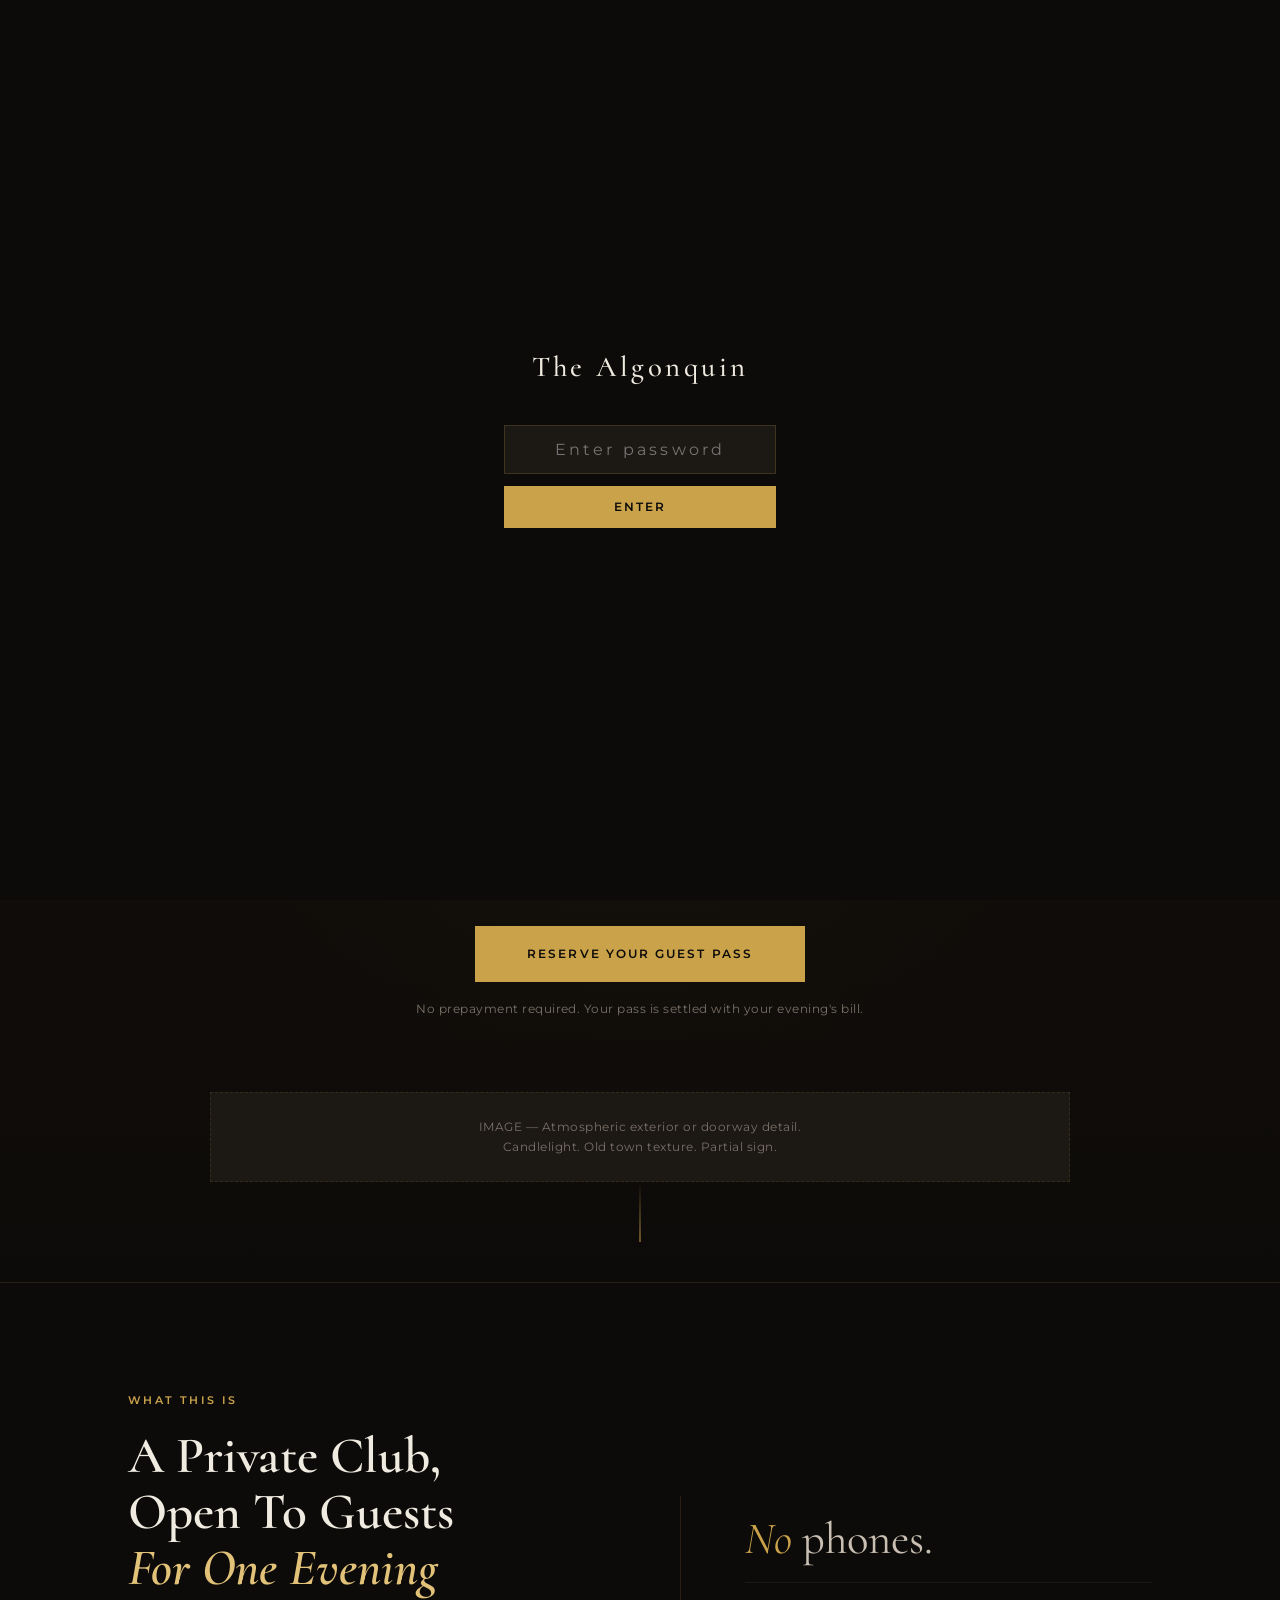
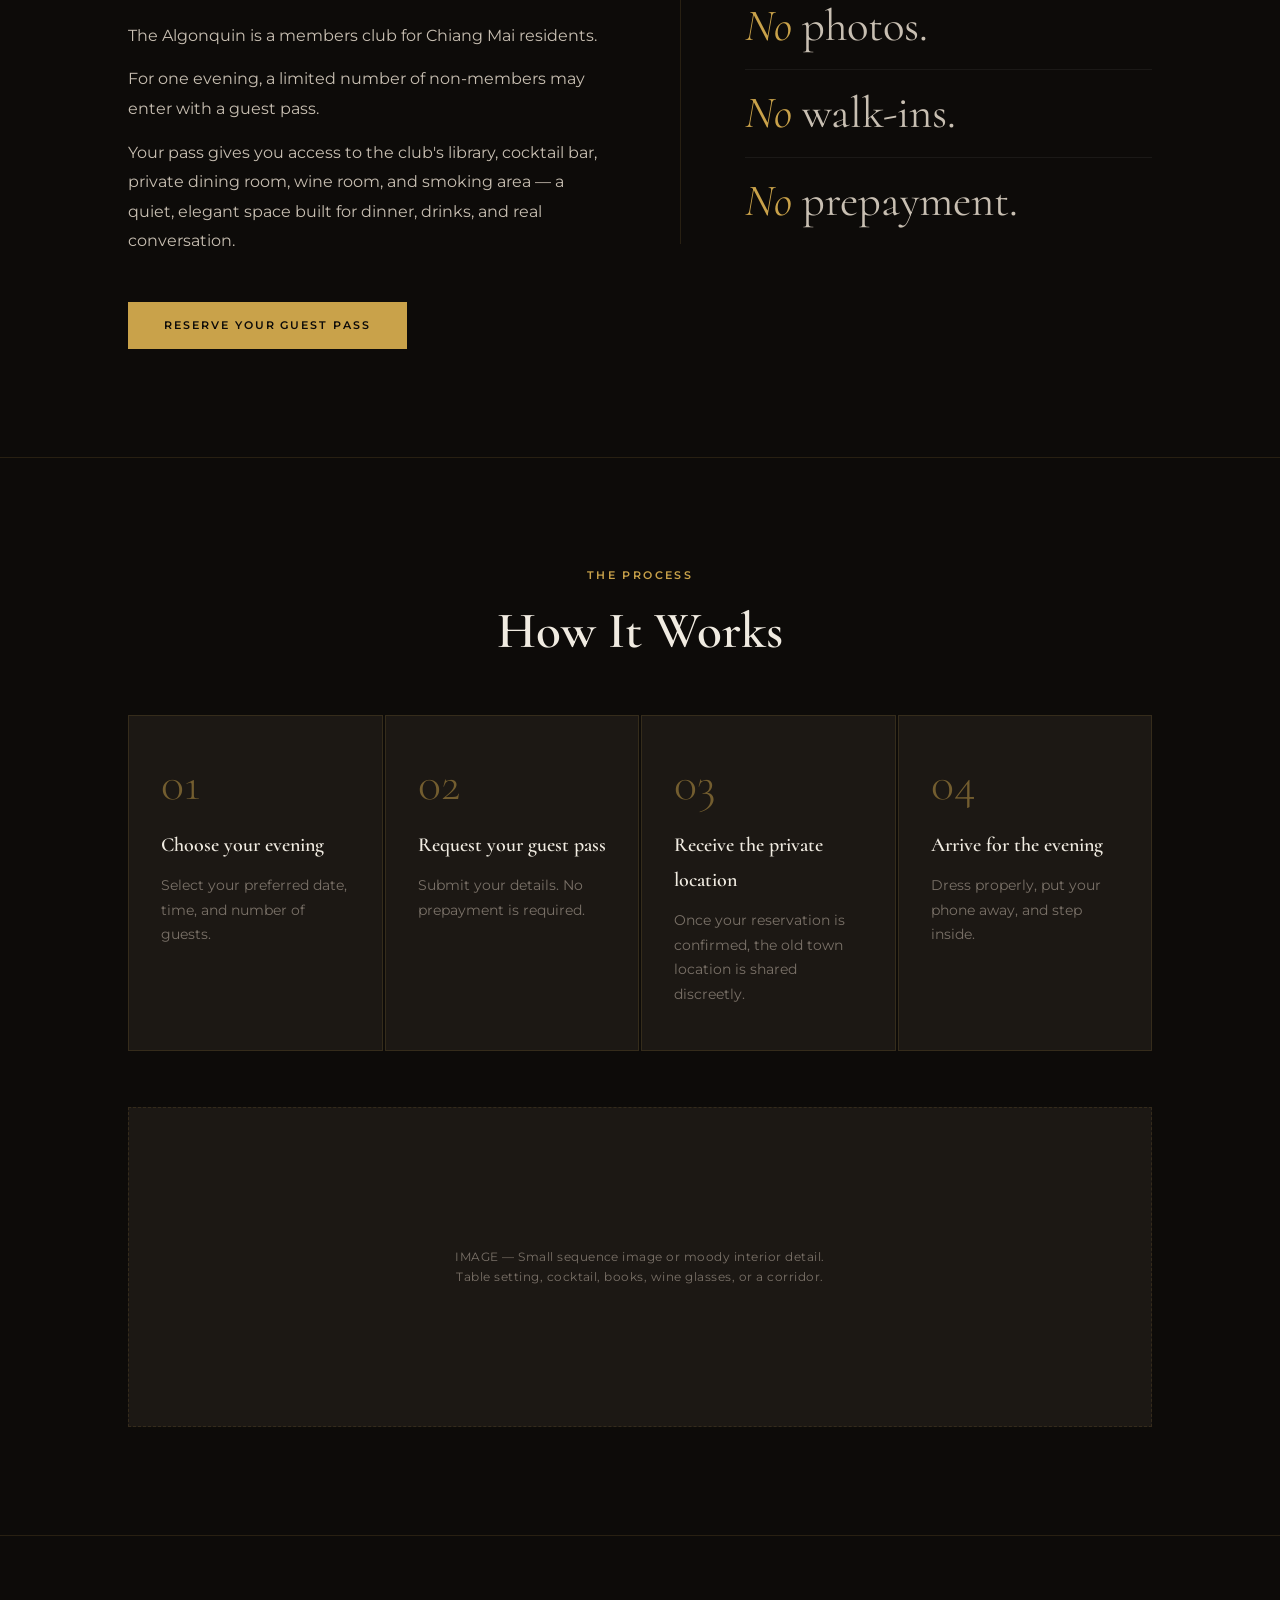
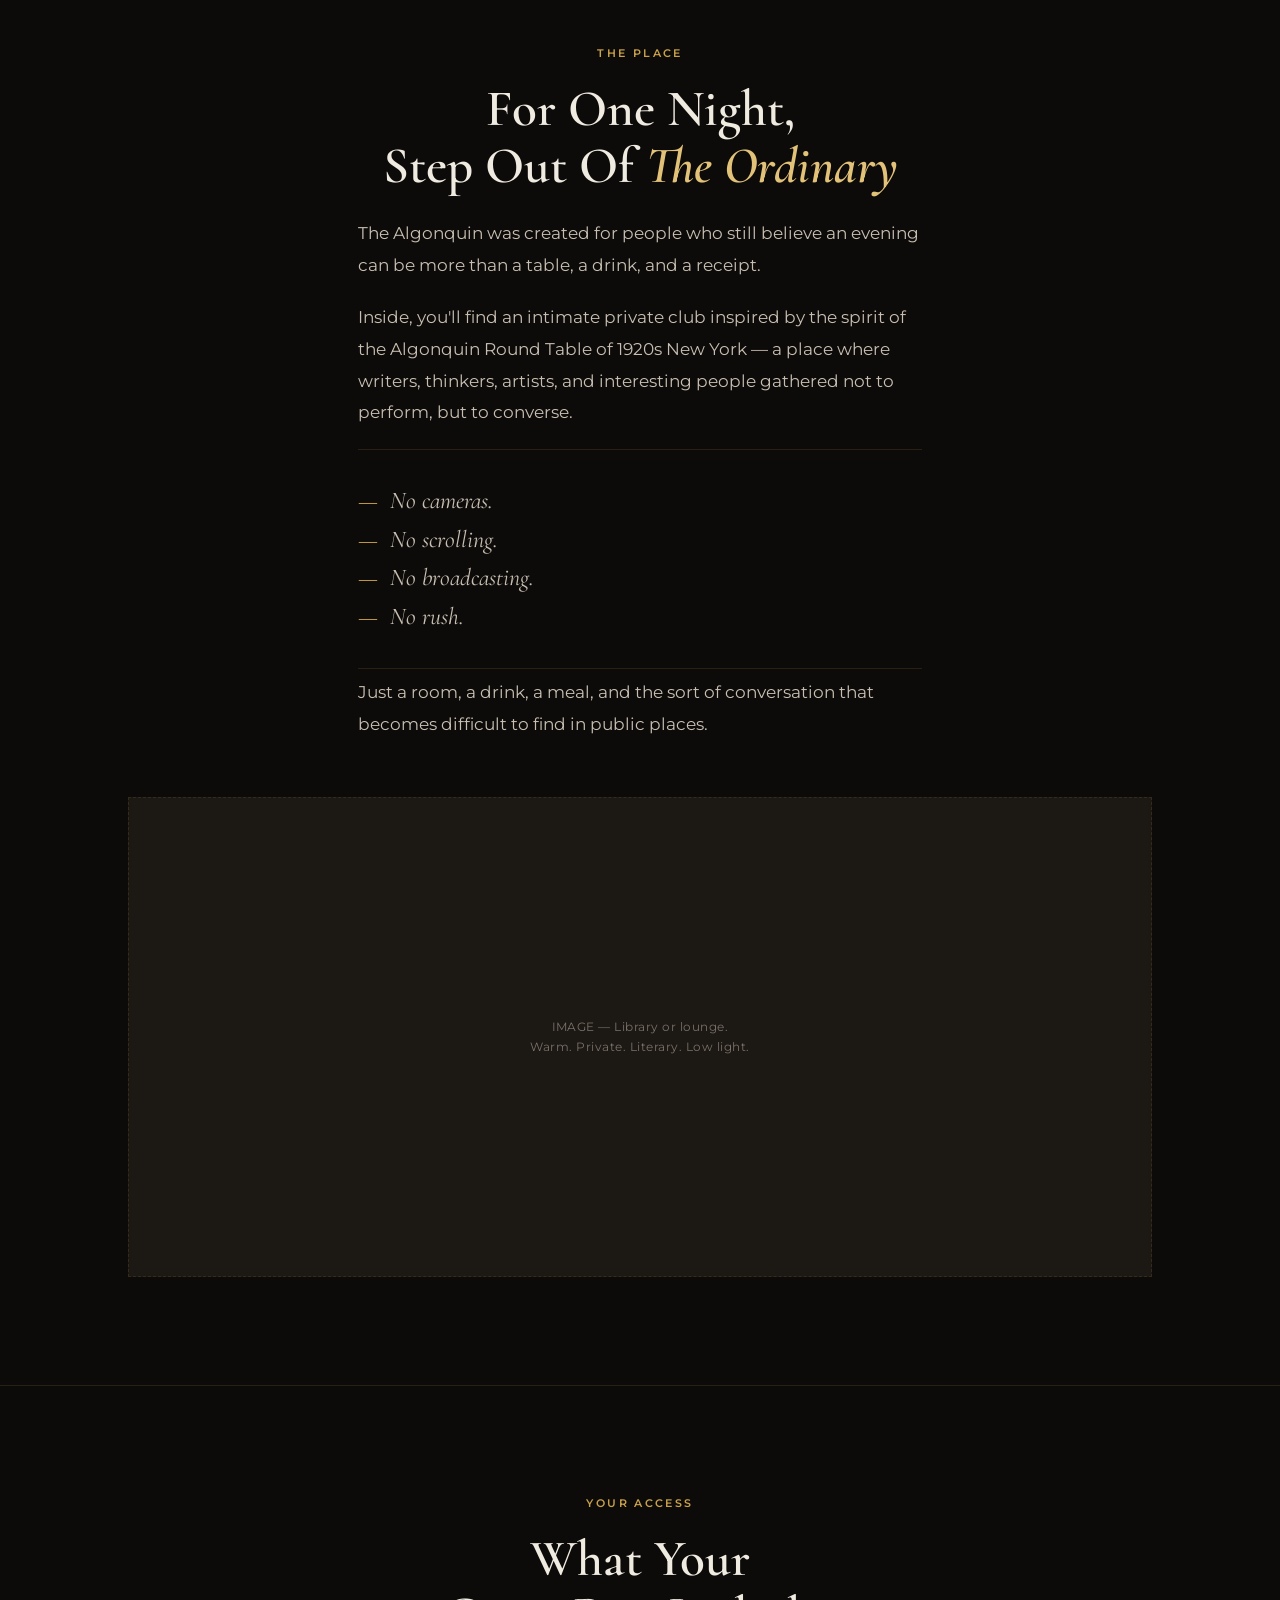
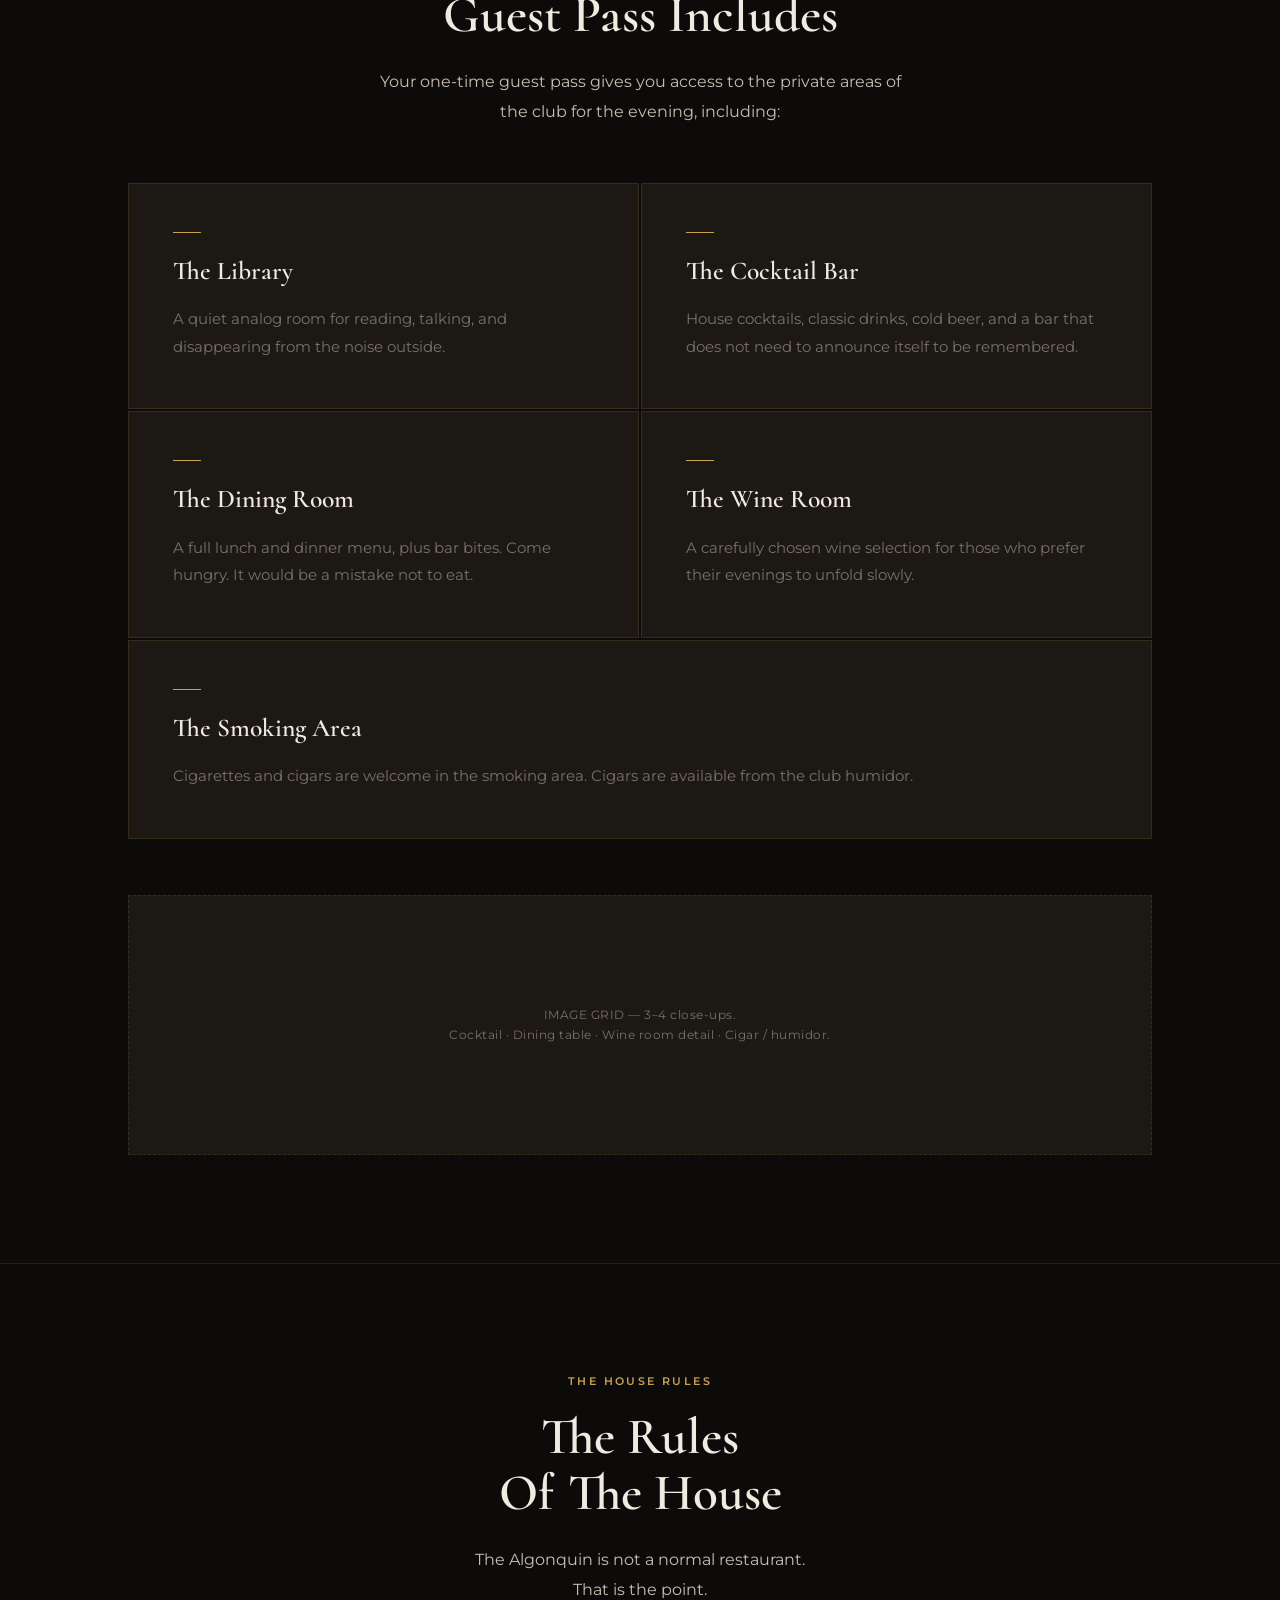
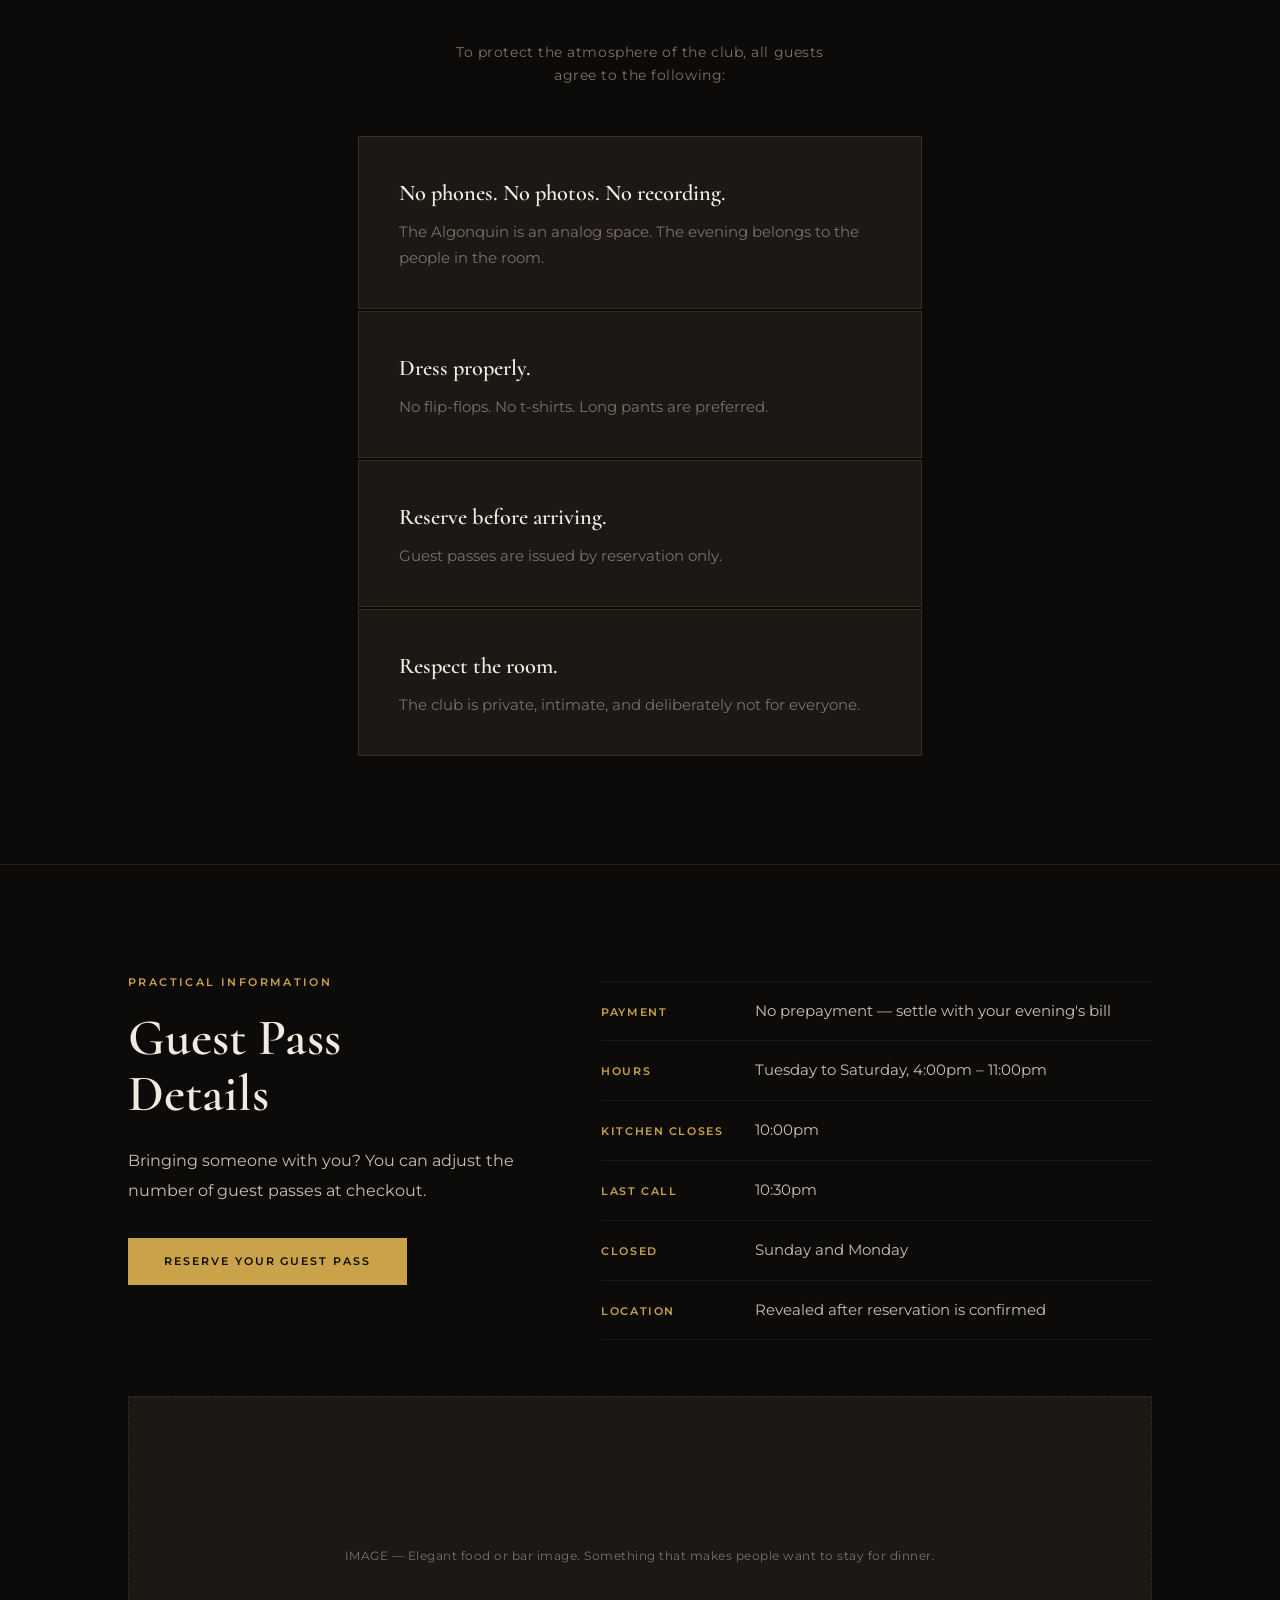
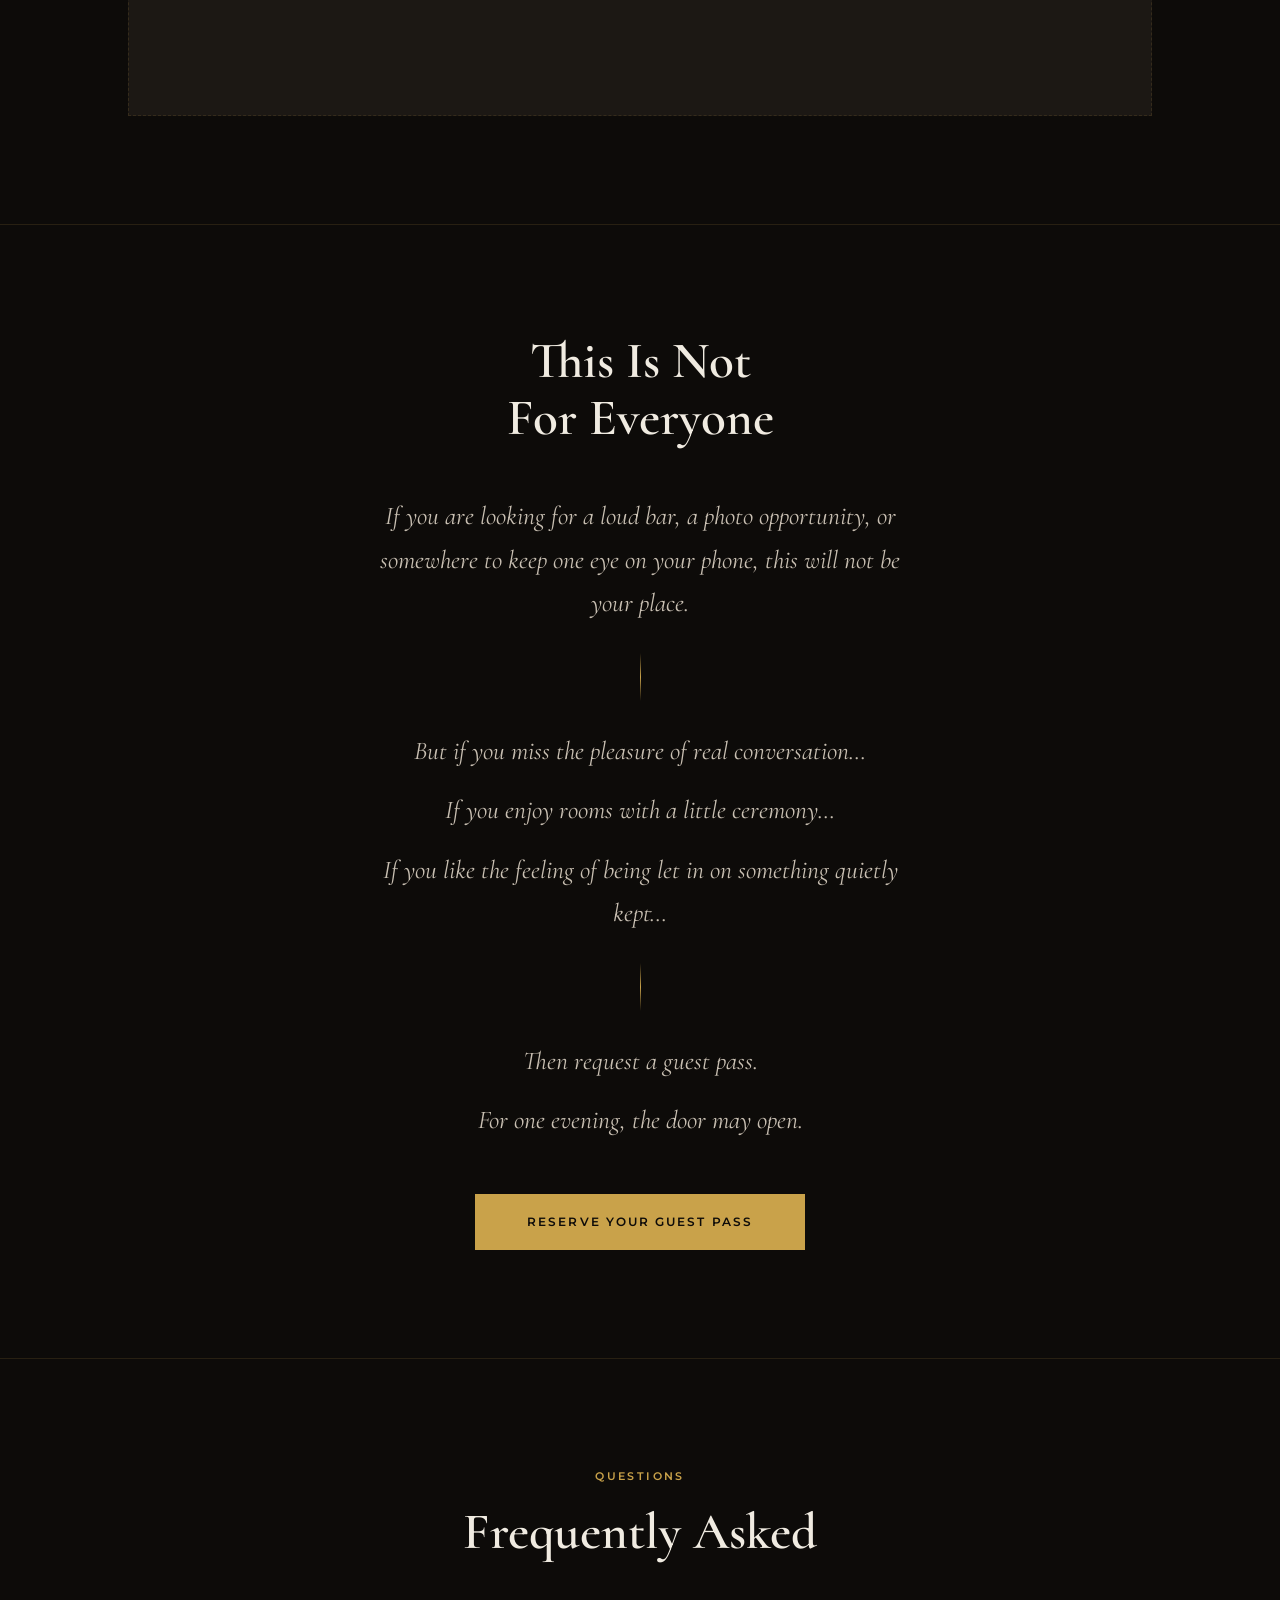
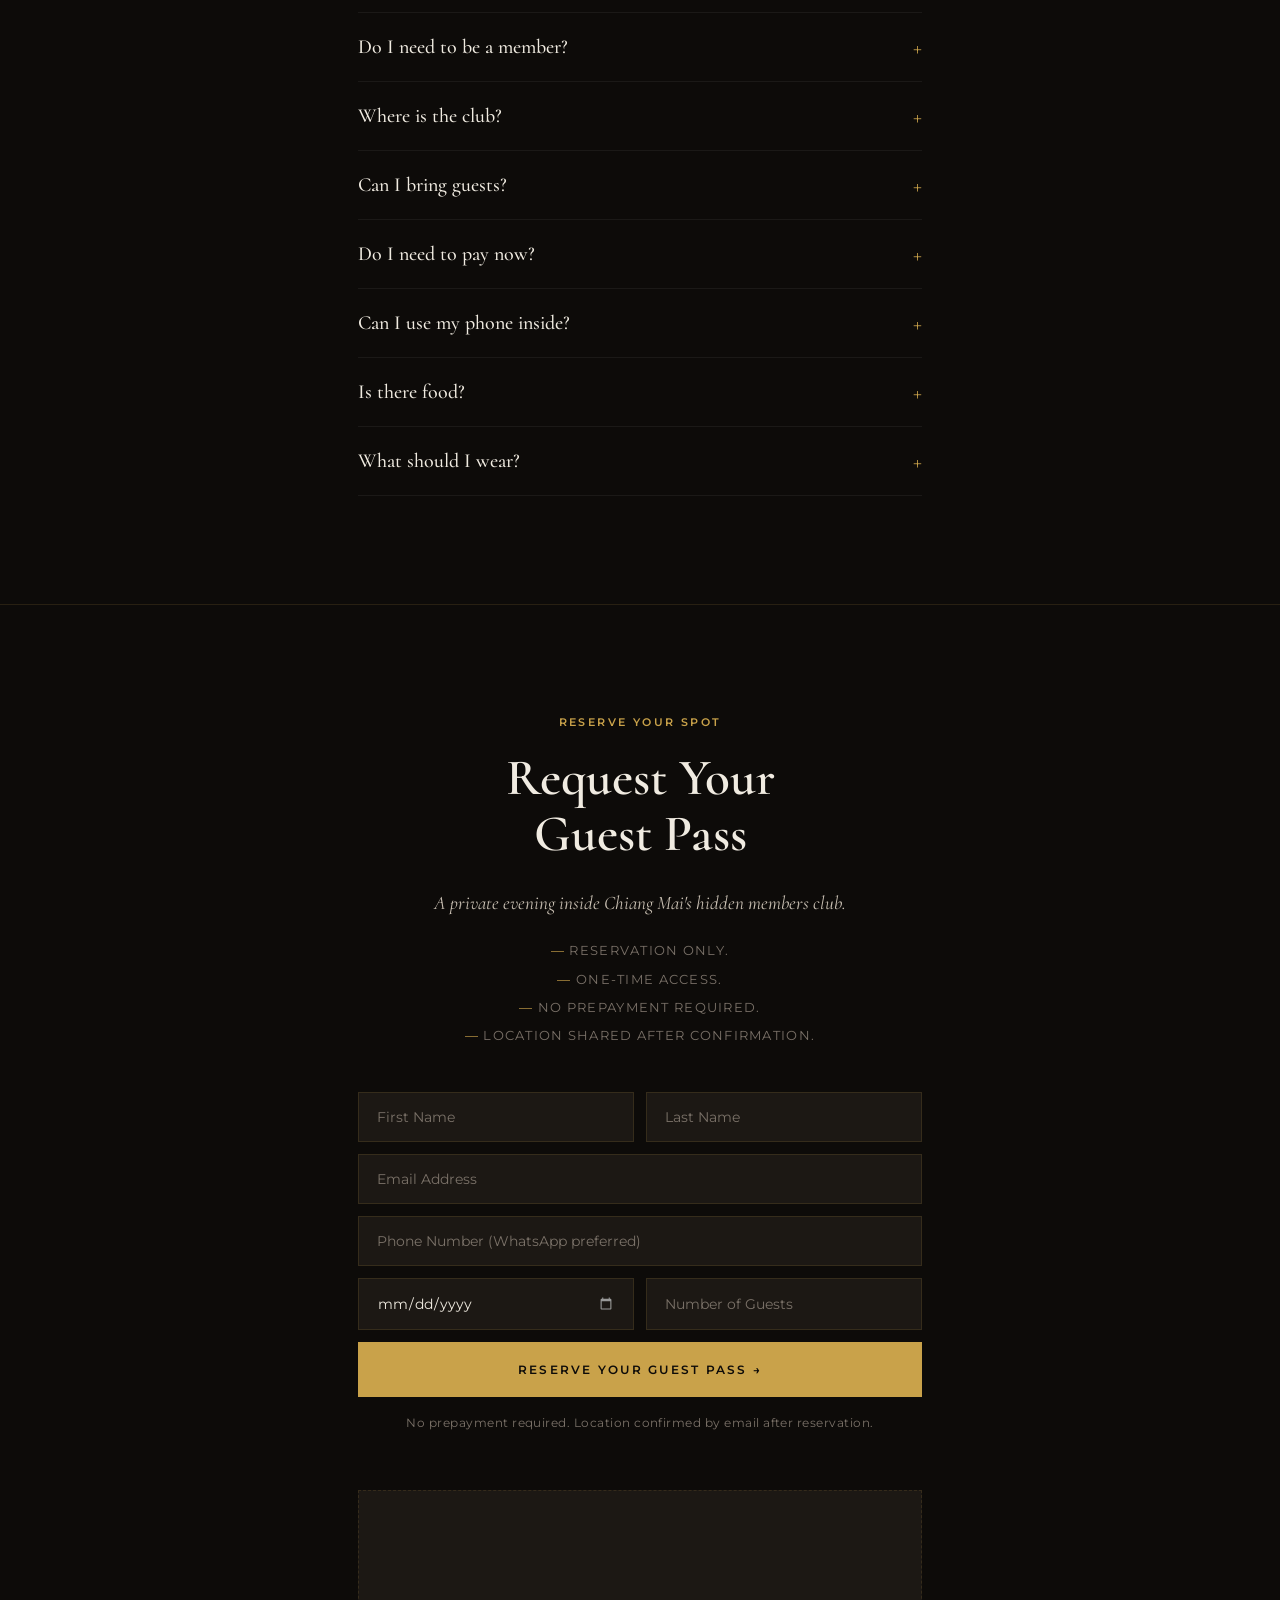
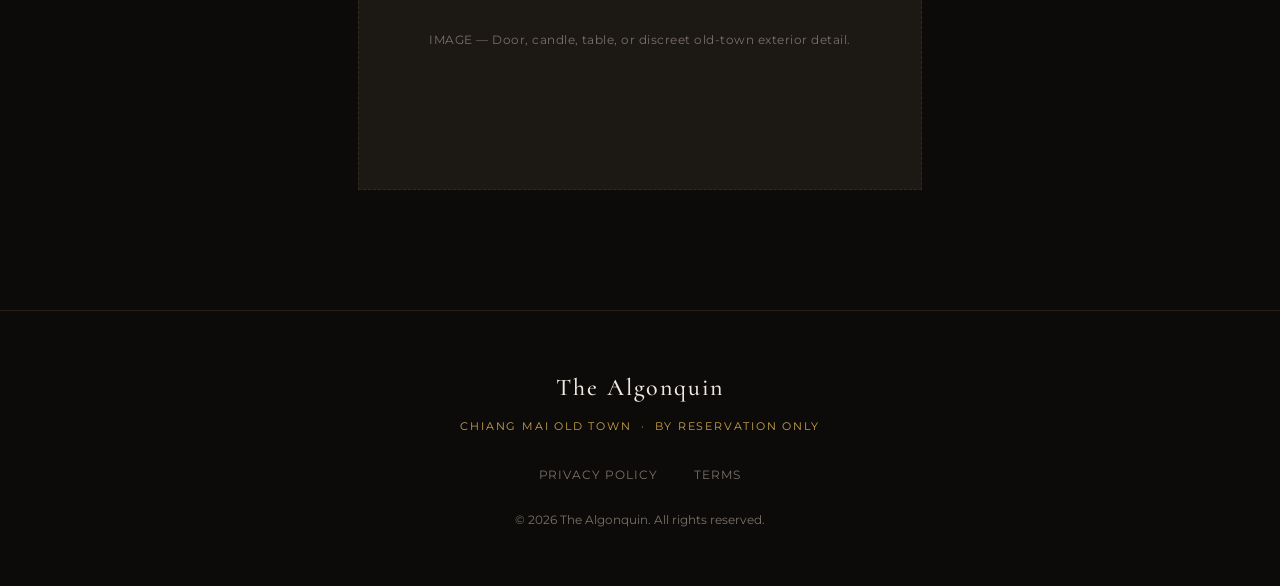
==== index.html @ 8fde444b "Initial commit — The Algonquin landing page" ====
<!DOCTYPE html>
<html lang="en">
<head>
  <meta charset="UTF-8">
  <meta name="viewport" content="width=device-width, initial-scale=1.0">
  <title>Guest Pass — The Algonquin, Chiang Mai</title>
  <meta name="description" content="A private members club inside Chiang Mai's old city. For one evening, by reservation only, you may enter as our guest.">
  <link rel="preconnect" href="https://fonts.googleapis.com">
  <link rel="preconnect" href="https://fonts.gstatic.com" crossorigin>
  <style>@import url('https://fonts.googleapis.com/css2?family=Cormorant:ital,wght@0,400;0,500;0,600;0,700;1,400;1,600&family=Montserrat:wght@300;400;500;600&display=swap');</style>
  <link rel="stylesheet" href="assets/css/style.css">
</head>
<body>

  <!-- ======= PASSWORD GATE ======= -->
  <div class="password-gate" id="passwordGate">
    <div class="password-box">
      <p class="password-label">The Algonquin</p>
      <form id="passwordForm">
        <input type="password" id="passwordInput" placeholder="Enter password" autocomplete="off">
        <button type="submit">Enter</button>
        <p class="password-error" id="passwordError"></p>
      </form>
    </div>
  </div>

  <!-- ======= NAVBAR ======= -->
  <nav class="navbar" id="navbar">
    <div class="navbar-container">
      <a href="/" class="navbar-logo">The Algonquin</a>
      <a href="#reserve" class="navbar-cta" id="navbarCta">Reserve Your Guest Pass</a>
    </div>
  </nav>

  <!-- ======= MOBILE STICKY CTA (bottom bar) ======= -->
  <div class="mobile-sticky-cta" id="mobileCta">
    <a href="#reserve" class="btn-cta btn-cta--full">Reserve Your Guest Pass</a>
  </div>

  <!-- ======= HERO ======= -->
  <section class="hero">
    <div class="hero-overlay"></div>
    <div class="hero-content">
      <p class="hero-eyebrow">Chiang Mai &nbsp;·&nbsp; Old City &nbsp;·&nbsp; By Reservation Only</p>
      <h1 class="hero-title">A Hidden Members Club<br>Is Opening<br><em>Guest Passes</em></h1>
      <p class="hero-subtitle">Your private invitation to The Algonquin.</p>
      <div class="hero-body">
        <p>There are places in Chiang Mai you find on maps.</p>
        <p>And then there are places you are invited into.</p>
        <p>The Algonquin is a private members club inside the old city — a hidden room for conversation, cocktails, dinner, books, wine, cigars, and the rare pleasure of an evening without phones.</p>
        <p>For one evening, by reservation only, you may enter as our guest.</p>
      </div>
      <a href="#reserve" class="btn-cta">Reserve Your Guest Pass</a>
      <p class="hero-disclaimer">No prepayment required. Your pass is settled with your evening's bill.</p>
    </div>
    <div class="hero-image-block">
      <div class="image-placeholder">
        <span>IMAGE — Atmospheric exterior or doorway detail.<br>Candlelight. Old town texture. Partial sign.</span>
      </div>
    </div>
    <div class="hero-scroll-hint"><span></span></div>
  </section>

  <!-- ======= SECTION: A PRIVATE CLUB ======= -->
  <section class="section-club">
    <div class="container">
      <div class="club-grid">
        <div class="club-text">
          <p class="section-label">What This Is</p>
          <h2 class="section-title">A Private Club,<br>Open To Guests<br><em>For One Evening</em></h2>
          <p class="section-body">The Algonquin is a members club for Chiang Mai residents.</p>
          <p class="section-body">For one evening, a limited number of non-members may enter with a guest pass.</p>
          <p class="section-body">Your pass gives you access to the club's library, cocktail bar, private dining room, wine room, and smoking area — a quiet, elegant space built for dinner, drinks, and real conversation.</p>
          <a href="#reserve" class="btn-cta btn-cta--sm">Reserve Your Guest Pass</a>
        </div>
        <div class="club-rules-block">
          <ul class="rules-list">
            <li><span class="rule-no">No</span> phones.</li>
            <li><span class="rule-no">No</span> photos.</li>
            <li><span class="rule-no">No</span> walk-ins.</li>
            <li><span class="rule-no">No</span> prepayment.</li>
          </ul>
        </div>
      </div>
    </div>
  </section>

  <!-- ======= SECTION: HOW IT WORKS ======= -->
  <section class="section-how">
    <div class="container">
      <p class="section-label section-label--center">The Process</p>
      <h2 class="section-title section-title--center">How It Works</h2>
      <div class="steps-grid">
        <div class="step">
          <span class="step-number">01</span>
          <h3>Choose your evening</h3>
          <p>Select your preferred date, time, and number of guests.</p>
        </div>
        <div class="step">
          <span class="step-number">02</span>
          <h3>Request your guest pass</h3>
          <p>Submit your details. No prepayment is required.</p>
        </div>
        <div class="step">
          <span class="step-number">03</span>
          <h3>Receive the private location</h3>
          <p>Once your reservation is confirmed, the old town location is shared discreetly.</p>
        </div>
        <div class="step">
          <span class="step-number">04</span>
          <h3>Arrive for the evening</h3>
          <p>Dress properly, put your phone away, and step inside.</p>
        </div>
      </div>
      <div class="image-placeholder image-placeholder--wide">
        <span>IMAGE — Small sequence image or moody interior detail.<br>Table setting, cocktail, books, wine glasses, or a corridor.</span>
      </div>
    </div>
  </section>

  <!-- ======= SECTION: STEP OUT OF THE ORDINARY ======= -->
  <section class="section-story">
    <div class="container container-narrow">
      <p class="section-label section-label--center">The Place</p>
      <h2 class="section-title section-title--center">For One Night,<br>Step Out Of <em>The Ordinary</em></h2>
      <div class="story-body">
        <p>The Algonquin was created for people who still believe an evening can be more than a table, a drink, and a receipt.</p>
        <p>Inside, you'll find an intimate private club inspired by the spirit of the Algonquin Round Table of 1920s New York — a place where writers, thinkers, artists, and interesting people gathered not to perform, but to converse.</p>
        <ul class="no-list">
          <li>No cameras.</li>
          <li>No scrolling.</li>
          <li>No broadcasting.</li>
          <li>No rush.</li>
        </ul>
        <p>Just a room, a drink, a meal, and the sort of conversation that becomes difficult to find in public places.</p>
      </div>
    </div>
    <div class="container">
      <div class="image-placeholder image-placeholder--tall">
        <span>IMAGE — Library or lounge.<br>Warm. Private. Literary. Low light.</span>
      </div>
    </div>
  </section>

  <!-- ======= SECTION: WHAT'S INCLUDED ======= -->
  <section class="section-included">
    <div class="container">
      <p class="section-label section-label--center">Your Access</p>
      <h2 class="section-title section-title--center">What Your<br>Guest Pass Includes</h2>
      <p class="section-body section-body--center">Your one-time guest pass gives you access to the private areas of the club for the evening, including:</p>
      <div class="included-grid">
        <div class="included-item">
          <h3>The Library</h3>
          <p>A quiet analog room for reading, talking, and disappearing from the noise outside.</p>
        </div>
        <div class="included-item">
          <h3>The Cocktail Bar</h3>
          <p>House cocktails, classic drinks, cold beer, and a bar that does not need to announce itself to be remembered.</p>
        </div>
        <div class="included-item">
          <h3>The Dining Room</h3>
          <p>A full lunch and dinner menu, plus bar bites. Come hungry. It would be a mistake not to eat.</p>
        </div>
        <div class="included-item">
          <h3>The Wine Room</h3>
          <p>A carefully chosen wine selection for those who prefer their evenings to unfold slowly.</p>
        </div>
        <div class="included-item included-item--wide">
          <h3>The Smoking Area</h3>
          <p>Cigarettes and cigars are welcome in the smoking area. Cigars are available from the club humidor.</p>
        </div>
      </div>
      <div class="image-placeholder image-placeholder--grid">
        <span>IMAGE GRID — 3–4 close-ups.<br>Cocktail · Dining table · Wine room detail · Cigar / humidor.</span>
      </div>
    </div>
  </section>

  <!-- ======= SECTION: RULES ======= -->
  <section class="section-rules">
    <div class="container container-narrow">
      <p class="section-label section-label--center">The House Rules</p>
      <h2 class="section-title section-title--center">The Rules<br>Of The House</h2>
      <p class="section-body section-body--center">The Algonquin is not a normal restaurant.<br>That is the point.</p>
      <p class="rules-intro">To protect the atmosphere of the club, all guests agree to the following:</p>
      <div class="house-rules">
        <div class="house-rule">
          <h3>No phones. No photos. No recording.</h3>
          <p>The Algonquin is an analog space. The evening belongs to the people in the room.</p>
        </div>
        <div class="house-rule">
          <h3>Dress properly.</h3>
          <p>No flip-flops. No t-shirts. Long pants are preferred.</p>
        </div>
        <div class="house-rule">
          <h3>Reserve before arriving.</h3>
          <p>Guest passes are issued by reservation only.</p>
        </div>
        <div class="house-rule">
          <h3>Respect the room.</h3>
          <p>The club is private, intimate, and deliberately not for everyone.</p>
        </div>
      </div>
    </div>
  </section>

  <!-- ======= SECTION: DETAILS ======= -->
  <section class="section-details">
    <div class="container">
      <div class="details-grid">
        <div class="details-text">
          <p class="section-label">Practical Information</p>
          <h2 class="section-title">Guest Pass<br>Details</h2>
          <p class="section-body">Bringing someone with you? You can adjust the number of guest passes at checkout.</p>
          <a href="#reserve" class="btn-cta btn-cta--sm">Reserve Your Guest Pass</a>
        </div>
        <div class="details-list-block">
          <ul class="details-list">
            <li>
              <span class="detail-label">Payment</span>
              <span class="detail-value">No prepayment — settle with your evening's bill</span>
            </li>
            <li>
              <span class="detail-label">Hours</span>
              <span class="detail-value">Tuesday to Saturday, 4:00pm – 11:00pm</span>
            </li>
            <li>
              <span class="detail-label">Kitchen closes</span>
              <span class="detail-value">10:00pm</span>
            </li>
            <li>
              <span class="detail-label">Last call</span>
              <span class="detail-value">10:30pm</span>
            </li>
            <li>
              <span class="detail-label">Closed</span>
              <span class="detail-value">Sunday and Monday</span>
            </li>
            <li>
              <span class="detail-label">Location</span>
              <span class="detail-value">Revealed after reservation is confirmed</span>
            </li>
          </ul>
        </div>
      </div>
      <div class="image-placeholder image-placeholder--wide">
        <span>IMAGE — Elegant food or bar image. Something that makes people want to stay for dinner.</span>
      </div>
    </div>
  </section>

  <!-- ======= SECTION: NOT FOR EVERYONE ======= -->
  <section class="section-nfe">
    <div class="container container-narrow">
      <h2 class="section-title section-title--center nfe-title">This Is Not<br>For Everyone</h2>
      <div class="nfe-body">
        <p>If you are looking for a loud bar, a photo opportunity, or somewhere to keep one eye on your phone, this will not be your place.</p>
        <div class="nfe-divider"></div>
        <p>But if you miss the pleasure of real conversation…</p>
        <p>If you enjoy rooms with a little ceremony…</p>
        <p>If you like the feeling of being let in on something quietly kept…</p>
        <div class="nfe-divider"></div>
        <p>Then request a guest pass.</p>
        <p>For one evening, the door may open.</p>
      </div>
      <a href="#reserve" class="btn-cta">Reserve Your Guest Pass</a>
    </div>
  </section>

  <!-- ======= SECTION: FAQ ======= -->
  <section class="section-faq">
    <div class="container container-narrow">
      <p class="section-label section-label--center">Questions</p>
      <h2 class="section-title section-title--center">Frequently Asked</h2>
      <div class="faq-list" id="faqList">

        <div class="faq-item">
          <button class="faq-question" aria-expanded="false">
            Do I need to be a member?
            <span class="faq-icon">+</span>
          </button>
          <div class="faq-answer">
            <p>No. The guest pass is a one-time invitation for non-members.</p>
          </div>
        </div>

        <div class="faq-item">
          <button class="faq-question" aria-expanded="false">
            Where is the club?
            <span class="faq-icon">+</span>
          </button>
          <div class="faq-answer">
            <p>The Algonquin is housed in a secret location inside Chiang Mai's old town. The location is shared after your reservation is confirmed.</p>
          </div>
        </div>

        <div class="faq-item">
          <button class="faq-question" aria-expanded="false">
            Can I bring guests?
            <span class="faq-icon">+</span>
          </button>
          <div class="faq-answer">
            <p>Yes. You can add the number of people joining you when you reserve.</p>
          </div>
        </div>

        <div class="faq-item">
          <button class="faq-question" aria-expanded="false">
            Do I need to pay now?
            <span class="faq-icon">+</span>
          </button>
          <div class="faq-answer">
            <p>No. There is no prepayment. Your guest pass is settled with your evening's bill.</p>
          </div>
        </div>

        <div class="faq-item">
          <button class="faq-question" aria-expanded="false">
            Can I use my phone inside?
            <span class="faq-icon">+</span>
          </button>
          <div class="faq-answer">
            <p>No. The Algonquin is a no-phones and no-photos club. This is part of what protects the experience.</p>
          </div>
        </div>

        <div class="faq-item">
          <button class="faq-question" aria-expanded="false">
            Is there food?
            <span class="faq-icon">+</span>
          </button>
          <div class="faq-answer">
            <p>Yes. The kitchen serves a full lunch and dinner menu, along with bar bites. Guests are encouraged to dine.</p>
          </div>
        </div>

        <div class="faq-item">
          <button class="faq-question" aria-expanded="false">
            What should I wear?
            <span class="faq-icon">+</span>
          </button>
          <div class="faq-answer">
            <p>Smart casual. No flip-flops or t-shirts. Long pants are preferred.</p>
          </div>
        </div>

      </div>
    </div>
  </section>

  <!-- ======= SECTION: BOOKING FORM ======= -->
  <section class="section-reserve" id="reserve">
    <div class="container container-narrow">
      <p class="section-label section-label--center">Reserve Your Spot</p>
      <h2 class="section-title section-title--center">Request Your<br>Guest Pass</h2>
      <div class="reserve-details">
        <p>A private evening inside Chiang Mai's hidden members club.</p>
        <ul class="reserve-bullets">
          <li>Reservation only.</li>
          <li>One-time access.</li>
          <li>No prepayment required.</li>
          <li>Location shared after confirmation.</li>
        </ul>
      </div>

      <form class="booking-form" action="pages/thank-you.html" method="GET">
        <div class="form-row">
          <input type="text" name="first_name" placeholder="First Name" required>
          <input type="text" name="last_name" placeholder="Last Name" required>
        </div>
        <input type="email" name="email" placeholder="Email Address" required>
        <input type="tel" name="phone" placeholder="Phone Number (WhatsApp preferred)">
        <div class="form-row">
          <input type="date" name="date" required>
          <select name="guests" required>
            <option value="" disabled selected>Number of Guests</option>
            <option value="1">1 Guest (just me)</option>
            <option value="2">2 Guests</option>
            <option value="3">3 Guests</option>
            <option value="4">4 Guests</option>
            <option value="5+">5 or more</option>
          </select>
        </div>
        <button type="submit" class="btn-cta btn-cta--full">Reserve Your Guest Pass →</button>
        <p class="form-disclaimer">No prepayment required. Location confirmed by email after reservation.</p>
      </form>

      <div class="image-placeholder image-placeholder--closing">
        <span>IMAGE — Door, candle, table, or discreet old-town exterior detail.</span>
      </div>
    </div>
  </section>

  <!-- ======= FOOTER ======= -->
  <footer class="footer">
    <div class="container">
      <p class="footer-brand">The Algonquin</p>
      <p class="footer-tagline">Chiang Mai Old Town &nbsp;·&nbsp; By Reservation Only</p>
      <div class="footer-links">
        <a href="pages/privacy-policy.html">Privacy Policy</a>
        <a href="#">Terms</a>
      </div>
      <p class="footer-copy">© 2026 The Algonquin. All rights reserved.</p>
    </div>
  </footer>

  <!-- Back to Top -->
  <button class="back-to-top" aria-label="Back to top" id="backToTop">
    <svg width="18" height="18" viewBox="0 0 24 24" fill="none" stroke="currentColor" stroke-width="2">
      <path d="M12 19V5M5 12l7-7 7 7"/>
    </svg>
  </button>

  <script src="assets/js/main.js"></script>
</body>
</html>
---- assets/css/style.css ----
/* ============================================
   PASSWORD GATE
   ============================================ */
.password-gate {
  position: fixed;
  inset: 0;
  z-index: 9999;
  background: #0D0B09;
  display: flex;
  align-items: center;
  justify-content: center;
}
.password-gate.hidden { display: none; }
.password-box {
  text-align: center;
  width: 100%;
  max-width: 320px;
  padding: 0 24px;
}
.password-label {
  font-family: 'Cormorant', Georgia, serif;
  font-size: 1.8rem;
  font-weight: 500;
  letter-spacing: 0.12em;
  color: #F0EBE1;
  margin-bottom: 32px;
}
.password-box input {
  width: 100%;
  padding: 14px 18px;
  background: #1C1814;
  border: 1px solid rgba(201,162,74,0.2);
  color: #F0EBE1;
  font-family: 'Montserrat', sans-serif;
  font-size: 16px;
  text-align: center;
  letter-spacing: 0.2em;
  outline: none;
  margin-bottom: 12px;
  transition: border-color 0.2s;
}
.password-box input:focus { border-color: #C9A24A; }
.password-box button {
  width: 100%;
  padding: 14px;
  background: #C9A24A;
  color: #0D0B09;
  font-family: 'Montserrat', sans-serif;
  font-size: 0.72rem;
  font-weight: 600;
  letter-spacing: 0.18em;
  text-transform: uppercase;
  border: none;
  cursor: pointer;
  transition: background 0.2s;
}
.password-box button:hover { background: #E2C278; }
.password-error {
  font-size: 0.78rem;
  color: #c0392b;
  margin-top: 12px;
  min-height: 18px;
}

/* ============================================
   RESET & BASE
   ============================================ */
*, *::before, *::after {
  margin: 0;
  padding: 0;
  box-sizing: border-box;
}

:root {
  --bg:           #0D0B09;
  --bg-surface:   #141210;
  --bg-card:      #1C1814;
  --bg-card-hover:#241F18;
  --gold:         #C9A24A;
  --gold-light:   #E2C278;
  --gold-dim:     rgba(201, 162, 74, 0.5);
  --text:         #F0EBE1;
  --text-soft:    #C8BFB2;
  --text-muted:   #7A7168;
  --border:       rgba(201, 162, 74, 0.14);
  --border-soft:  rgba(255, 255, 255, 0.06);

  --font-heading: 'Cormorant', Georgia, serif;
  --font-body:    'Montserrat', system-ui, sans-serif;

  --max-w:        1080px;
  --max-w-narrow: 620px;

  --section-pad:  108px;
}

html { scroll-behavior: smooth; }

body {
  background: var(--bg);
  color: var(--text);
  font-family: var(--font-body);
  font-size: 15px;
  line-height: 1.75;
  -webkit-font-smoothing: antialiased;
}

img { max-width: 100%; display: block; }
a { color: inherit; text-decoration: none; transition: color 0.2s; }


/* ============================================
   LAYOUT
   ============================================ */
.container {
  max-width: var(--max-w);
  margin: 0 auto;
  padding: 0 28px;
}
.container-narrow {
  max-width: var(--max-w-narrow);
}


/* ============================================
   TYPE HELPERS
   ============================================ */
.section-label {
  display: block;
  font-size: 0.68rem;
  font-weight: 600;
  letter-spacing: 0.22em;
  text-transform: uppercase;
  color: var(--gold);
  margin-bottom: 18px;
}
.section-label--center { text-align: center; }

.section-title {
  font-family: var(--font-heading);
  font-size: clamp(2.2rem, 4vw, 3.2rem);
  font-weight: 600;
  line-height: 1.1;
  color: var(--text);
  margin-bottom: 24px;
}
.section-title--center { text-align: center; }
.section-title em { font-style: italic; color: var(--gold-light); }

.section-body {
  font-size: 1rem;
  color: var(--text-soft);
  line-height: 1.85;
  margin-bottom: 16px;
}
.section-body--center { text-align: center; margin-left: auto; margin-right: auto; }


/* ============================================
   IMAGE PLACEHOLDERS (remove when adding real images)
   ============================================ */
.image-placeholder {
  background: var(--bg-card);
  border: 1px dashed var(--border);
  display: flex;
  align-items: center;
  justify-content: center;
  text-align: center;
  color: var(--text-muted);
  font-size: 0.78rem;
  letter-spacing: 0.04em;
  line-height: 1.6;
  padding: 24px;
}
.image-placeholder--wide    { height: 320px; margin-top: 56px; }
.image-placeholder--tall    { height: 480px; margin-top: 56px; }
.image-placeholder--grid    { height: 260px; margin-top: 56px; }
.image-placeholder--closing { height: 300px; margin-top: 56px; }


/* ============================================
   CTA BUTTON
   ============================================ */
.btn-cta {
  display: inline-block;
  background: var(--gold);
  color: #0D0B09;
  font-family: var(--font-body);
  font-size: 0.72rem;
  font-weight: 600;
  letter-spacing: 0.18em;
  text-transform: uppercase;
  padding: 18px 52px;
  border: none;
  cursor: pointer;
  transition: background 0.25s, transform 0.2s, box-shadow 0.25s;
  white-space: nowrap;
}
.btn-cta:hover {
  background: var(--gold-light);
  transform: translateY(-2px);
  box-shadow: 0 10px 36px rgba(201,162,74,0.28);
}
.btn-cta:active { transform: translateY(0); }

.btn-cta--sm  { padding: 14px 36px; font-size: 0.68rem; }
.btn-cta--full {
  display: block;
  width: 100%;
  text-align: center;
  padding: 20px;
  font-size: 0.78rem;
}


/* ============================================
   NAVBAR
   ============================================ */
.navbar {
  position: fixed;
  top: 0; left: 0; right: 0;
  z-index: 100;
  padding: 28px 36px;
  transition: background 0.4s, padding 0.4s, border-color 0.4s;
}
.navbar.scrolled {
  padding: 14px 36px;
  background: rgba(13,11,9,0.95);
  backdrop-filter: blur(14px);
  -webkit-backdrop-filter: blur(14px);
  border-bottom: 1px solid var(--border);
}
.navbar-container {
  max-width: var(--max-w);
  margin: 0 auto;
  display: flex;
  align-items: center;
  justify-content: space-between;
}
.navbar-logo {
  font-family: var(--font-heading);
  font-size: 1.35rem;
  font-weight: 500;
  letter-spacing: 0.1em;
  color: var(--text);
}
.navbar-logo:hover { color: var(--gold); }

/* Sticky CTA — desktop only, fades in after scroll */
.navbar-cta {
  font-family: var(--font-body);
  font-size: 0.68rem;
  font-weight: 600;
  letter-spacing: 0.16em;
  text-transform: uppercase;
  color: #0D0B09;
  background: var(--gold);
  padding: 11px 28px;
  opacity: 0;
  pointer-events: none;
  transform: translateY(-4px);
  transition: opacity 0.35s ease, transform 0.35s ease, background 0.2s;
  white-space: nowrap;
}
.navbar-cta.visible {
  opacity: 1;
  pointer-events: auto;
  transform: translateY(0);
}
.navbar-cta:hover { background: var(--gold-light); }

/* Mobile sticky bottom CTA bar */
.mobile-sticky-cta {
  display: none;
  position: fixed;
  bottom: 0; left: 0; right: 0;
  z-index: 200;
  padding: 12px 16px;
  padding-bottom: calc(12px + env(safe-area-inset-bottom));
  background: rgba(13,11,9,0.97);
  border-top: 1px solid var(--border);
  backdrop-filter: blur(12px);
  -webkit-backdrop-filter: blur(12px);
  transform: translateY(100%);
  transition: transform 0.35s ease;
}
.mobile-sticky-cta.visible { transform: translateY(0); }


/* ============================================
   HERO
   ============================================ */
.hero {
  position: relative;
  min-height: 100vh;
  display: flex;
  flex-direction: column;
  align-items: center;
  justify-content: center;
  text-align: center;
  padding: 140px 28px 100px;
  background:
    linear-gradient(to bottom,
      rgba(13,11,9,0.45) 0%,
      rgba(13,11,9,0.65) 50%,
      rgba(13,11,9,1) 100%
    ),
    url('../images/hero-bg.jpg') center center / cover no-repeat;
  background-color: #1A140D;
}
.hero-overlay {
  position: absolute; inset: 0;
  background: radial-gradient(ellipse at 50% 0%, rgba(201,162,74,0.07) 0%, transparent 65%);
  pointer-events: none;
}
.hero-content {
  position: relative;
  max-width: 760px;
  margin: 0 auto;
}
.hero-eyebrow {
  font-size: 0.68rem;
  font-weight: 600;
  letter-spacing: 0.24em;
  text-transform: uppercase;
  color: var(--gold);
  margin-bottom: 28px;
}
.hero-title {
  font-family: var(--font-heading);
  font-size: clamp(3rem, 7.5vw, 6.5rem);
  font-weight: 600;
  line-height: 1.04;
  color: var(--text);
  margin-bottom: 16px;
}
.hero-title em { font-style: italic; color: var(--gold-light); }
.hero-subtitle {
  font-family: var(--font-heading);
  font-size: clamp(1.2rem, 2.5vw, 1.7rem);
  font-style: italic;
  font-weight: 400;
  color: var(--text-soft);
  margin-bottom: 44px;
}
.hero-body {
  margin-bottom: 44px;
}
.hero-body p {
  font-size: 1rem;
  color: var(--text-soft);
  line-height: 1.9;
  margin-bottom: 12px;
}
.hero-body p:last-child { margin-bottom: 0; }
.hero-disclaimer {
  font-size: 0.78rem;
  color: var(--text-muted);
  letter-spacing: 0.04em;
  margin-top: 16px;
}
.hero-image-block {
  position: relative;
  width: 100%;
  max-width: 860px;
  margin: 72px auto 0;
}
.hero-scroll-hint {
  position: absolute;
  bottom: 40px; left: 50%;
  transform: translateX(-50%);
}
.hero-scroll-hint span {
  display: block;
  width: 1px; height: 60px;
  background: linear-gradient(to bottom, transparent, var(--gold));
  margin: 0 auto;
  animation: scrollLine 2.2s ease-in-out infinite;
}
@keyframes scrollLine {
  0%   { opacity: 0; transform: scaleY(0) translateY(0); transform-origin: top; }
  50%  { opacity: 1; }
  100% { opacity: 0; transform: scaleY(1); transform-origin: bottom; }
}


/* ============================================
   SECTION: A PRIVATE CLUB
   ============================================ */
.section-club {
  padding: var(--section-pad) 0;
  border-top: 1px solid var(--border);
  border-bottom: 1px solid var(--border);
}
.club-grid {
  display: grid;
  grid-template-columns: 1fr 1fr;
  gap: 80px;
  align-items: center;
}
.club-text .section-body { margin-bottom: 14px; }
.club-text .btn-cta { margin-top: 32px; }
.club-rules-block {
  border-left: 1px solid var(--border);
  padding-left: 64px;
}
.rules-list {
  list-style: none;
}
.rules-list li {
  font-family: var(--font-heading);
  font-size: clamp(2rem, 3.5vw, 3rem);
  font-weight: 400;
  line-height: 1.3;
  color: var(--text-soft);
  padding: 14px 0;
  border-bottom: 1px solid var(--border-soft);
}
.rules-list li:last-child { border-bottom: none; }
.rule-no {
  font-style: italic;
  color: var(--gold);
}


/* ============================================
   SECTION: HOW IT WORKS
   ============================================ */
.section-how {
  padding: var(--section-pad) 0;
  border-bottom: 1px solid var(--border);
}
.steps-grid {
  display: grid;
  grid-template-columns: repeat(4, 1fr);
  gap: 2px;
  margin-top: 56px;
}
.step {
  background: var(--bg-card);
  padding: 44px 32px;
  border: 1px solid var(--border);
  transition: background 0.3s;
}
.step:hover { background: var(--bg-card-hover); }
.step-number {
  display: block;
  font-family: var(--font-heading);
  font-size: 3rem;
  font-weight: 300;
  color: var(--gold-dim);
  line-height: 1;
  margin-bottom: 20px;
}
.step h3 {
  font-family: var(--font-heading);
  font-size: 1.25rem;
  font-weight: 600;
  color: var(--text);
  margin-bottom: 10px;
}
.step p {
  font-size: 0.9rem;
  color: var(--text-muted);
  line-height: 1.7;
}


/* ============================================
   SECTION: STORY
   ============================================ */
.section-story {
  padding: var(--section-pad) 0;
  border-bottom: 1px solid var(--border);
}
.story-body p {
  font-size: 1.05rem;
  color: var(--text-soft);
  line-height: 1.9;
  margin-bottom: 20px;
}
.story-body p:last-child { margin-bottom: 0; }
.no-list {
  list-style: none;
  padding: 32px 0;
  margin: 8px 0;
  border-top: 1px solid var(--border);
  border-bottom: 1px solid var(--border);
}
.no-list li {
  font-family: var(--font-heading);
  font-size: 1.5rem;
  font-style: italic;
  color: var(--text-soft);
  line-height: 1.6;
}
.no-list li::before {
  content: '—';
  color: var(--gold);
  margin-right: 12px;
}
.section-story .container-narrow { margin: 0 auto; }


/* ============================================
   SECTION: WHAT'S INCLUDED
   ============================================ */
.section-included {
  padding: var(--section-pad) 0;
  border-bottom: 1px solid var(--border);
}
.section-included .section-body--center {
  max-width: 540px;
  margin: 0 auto 56px;
}
.included-grid {
  display: grid;
  grid-template-columns: repeat(2, 1fr);
  gap: 2px;
}
.included-item {
  background: var(--bg-card);
  border: 1px solid var(--border);
  padding: 48px 44px;
  transition: background 0.3s;
}
.included-item:hover { background: var(--bg-card-hover); }
.included-item--wide {
  grid-column: 1 / -1;
}
.included-item h3 {
  font-family: var(--font-heading);
  font-size: 1.6rem;
  font-weight: 600;
  color: var(--text);
  margin-bottom: 12px;
}
.included-item h3::before {
  content: '';
  display: block;
  width: 28px;
  height: 1px;
  background: var(--gold);
  margin-bottom: 16px;
}
.included-item p {
  font-size: 0.95rem;
  color: var(--text-muted);
  line-height: 1.8;
}


/* ============================================
   SECTION: RULES
   ============================================ */
.section-rules {
  padding: var(--section-pad) 0;
  border-bottom: 1px solid var(--border);
}
.section-rules .container-narrow { margin: 0 auto; }
.section-rules .section-body--center { max-width: 480px; margin: 0 auto; }
.rules-intro {
  font-size: 0.85rem;
  color: var(--text-muted);
  letter-spacing: 0.04em;
  text-align: center;
  margin: 36px auto 48px;
  max-width: 380px;
}
.house-rules {
  display: flex;
  flex-direction: column;
  gap: 2px;
}
.house-rule {
  background: var(--bg-card);
  border: 1px solid var(--border);
  padding: 36px 40px;
  transition: background 0.3s;
}
.house-rule:hover { background: var(--bg-card-hover); }
.house-rule h3 {
  font-family: var(--font-heading);
  font-size: 1.4rem;
  font-weight: 600;
  color: var(--text);
  margin-bottom: 8px;
}
.house-rule p {
  font-size: 0.92rem;
  color: var(--text-muted);
  line-height: 1.75;
}


/* ============================================
   SECTION: DETAILS
   ============================================ */
.section-details {
  padding: var(--section-pad) 0;
  border-bottom: 1px solid var(--border);
}
.details-grid {
  display: grid;
  grid-template-columns: 1fr 1.4fr;
  gap: 80px;
  align-items: start;
}
.details-text .section-body { margin-bottom: 32px; }
.details-list-block {
  padding-top: 8px;
}
.details-list {
  list-style: none;
}
.details-list li {
  display: flex;
  gap: 24px;
  padding: 18px 0;
  border-bottom: 1px solid var(--border-soft);
  align-items: baseline;
}
.details-list li:first-child { border-top: 1px solid var(--border-soft); }
.detail-label {
  font-size: 0.7rem;
  font-weight: 600;
  letter-spacing: 0.14em;
  text-transform: uppercase;
  color: var(--gold);
  min-width: 130px;
  flex-shrink: 0;
}
.detail-value {
  font-size: 0.95rem;
  color: var(--text-soft);
  line-height: 1.5;
}


/* ============================================
   SECTION: NOT FOR EVERYONE
   ============================================ */
.section-nfe {
  padding: var(--section-pad) 0;
  border-bottom: 1px solid var(--border);
  text-align: center;
}
.section-nfe .container-narrow { margin: 0 auto; }
.nfe-title { margin-bottom: 48px; }
.nfe-body {
  margin-bottom: 52px;
}
.nfe-body p {
  font-family: var(--font-heading);
  font-size: clamp(1.2rem, 2.2vw, 1.6rem);
  font-style: italic;
  color: var(--text-soft);
  line-height: 1.7;
  margin-bottom: 16px;
}
.nfe-divider {
  width: 1px;
  height: 48px;
  background: linear-gradient(to bottom, transparent, var(--gold), transparent);
  margin: 28px auto;
}


/* ============================================
   SECTION: FAQ
   ============================================ */
.section-faq {
  padding: var(--section-pad) 0;
  border-bottom: 1px solid var(--border);
}
.section-faq .container-narrow { margin: 0 auto; }
.faq-list { margin-top: 52px; }
.faq-item {
  border-bottom: 1px solid var(--border-soft);
}
.faq-item:first-child { border-top: 1px solid var(--border-soft); }
.faq-question {
  width: 100%;
  background: none;
  border: none;
  cursor: pointer;
  display: flex;
  align-items: center;
  justify-content: space-between;
  gap: 16px;
  padding: 22px 0;
  font-family: var(--font-heading);
  font-size: 1.25rem;
  font-weight: 500;
  color: var(--text);
  text-align: left;
  transition: color 0.2s;
}
.faq-question:hover { color: var(--gold); }
.faq-icon {
  font-size: 1.4rem;
  font-weight: 300;
  color: var(--gold);
  flex-shrink: 0;
  transition: transform 0.3s ease;
  line-height: 1;
}
.faq-question[aria-expanded="true"] .faq-icon {
  transform: rotate(45deg);
}
.faq-answer {
  max-height: 0;
  overflow: hidden;
  transition: max-height 0.35s ease, padding 0.3s ease;
}
.faq-answer.open {
  max-height: 200px;
  padding-bottom: 22px;
}
.faq-answer p {
  font-size: 0.95rem;
  color: var(--text-muted);
  line-height: 1.8;
}


/* ============================================
   SECTION: RESERVE / BOOKING FORM
   ============================================ */
.section-reserve {
  padding: var(--section-pad) 0 120px;
}
.section-reserve .container-narrow { margin: 0 auto; }
.reserve-details {
  text-align: center;
  margin-bottom: 44px;
}
.reserve-details p {
  font-family: var(--font-heading);
  font-size: 1.2rem;
  font-style: italic;
  color: var(--text-soft);
  margin-bottom: 20px;
}
.reserve-bullets {
  list-style: none;
  display: flex;
  flex-direction: column;
  gap: 6px;
}
.reserve-bullets li {
  font-size: 0.8rem;
  letter-spacing: 0.1em;
  color: var(--text-muted);
  text-transform: uppercase;
}
.reserve-bullets li::before {
  content: '— ';
  color: var(--gold);
}
.booking-form {
  display: flex;
  flex-direction: column;
  gap: 12px;
}
.form-row {
  display: grid;
  grid-template-columns: 1fr 1fr;
  gap: 12px;
}
.booking-form input,
.booking-form select {
  width: 100%;
  padding: 15px 18px;
  background: var(--bg-card);
  border: 1px solid var(--border);
  color: var(--text);
  font-family: var(--font-body);
  font-size: 0.88rem;
  outline: none;
  transition: border-color 0.2s;
  appearance: none;
  -webkit-appearance: none;
}
.booking-form input::placeholder { color: var(--text-muted); }
.booking-form input:focus,
.booking-form select:focus { border-color: var(--gold); }
.booking-form select { color: var(--text-muted); cursor: pointer; }
.booking-form select option { background: var(--bg-card); color: var(--text); }
.booking-form input[type="date"]::-webkit-calendar-picker-indicator {
  filter: invert(0.6);
  cursor: pointer;
}
.form-disclaimer {
  font-size: 0.74rem;
  color: var(--text-muted);
  letter-spacing: 0.04em;
  text-align: center;
  margin-top: 4px;
}


/* ============================================
   FOOTER
   ============================================ */
.footer {
  padding: 56px 28px;
  border-top: 1px solid var(--border);
  text-align: center;
}
.footer-brand {
  font-family: var(--font-heading);
  font-size: 1.5rem;
  font-weight: 500;
  letter-spacing: 0.08em;
  color: var(--text);
  margin-bottom: 8px;
}
.footer-tagline {
  font-size: 0.7rem;
  letter-spacing: 0.16em;
  text-transform: uppercase;
  color: var(--gold);
  margin-bottom: 28px;
}
.footer-links {
  display: flex;
  justify-content: center;
  gap: 36px;
  margin-bottom: 24px;
}
.footer-links a {
  font-size: 0.78rem;
  color: var(--text-muted);
  letter-spacing: 0.08em;
  text-transform: uppercase;
}
.footer-links a:hover { color: var(--gold); }
.footer-copy {
  font-size: 0.72rem;
  color: var(--text-muted);
}


/* ============================================
   BACK TO TOP
   ============================================ */
.back-to-top {
  position: fixed;
  bottom: 28px; right: 28px;
  width: 44px; height: 44px;
  background: var(--bg-card);
  border: 1px solid var(--border);
  color: var(--gold);
  cursor: pointer;
  opacity: 0; visibility: hidden;
  transition: all 0.25s ease;
  display: flex; align-items: center; justify-content: center;
  z-index: 99;
}
.back-to-top.visible { opacity: 1; visibility: visible; }
.back-to-top:hover {
  background: var(--gold);
  color: #0D0B09;
  border-color: var(--gold);
  transform: translateY(-2px);
}


/* ============================================
   RESPONSIVE — TABLET (max 960px)
   ============================================ */
@media (max-width: 960px) {
  .steps-grid        { grid-template-columns: repeat(2, 1fr); }
  .club-grid         { grid-template-columns: 1fr; gap: 48px; }
  .club-rules-block  { border-left: none; border-top: 1px solid var(--border); padding-left: 0; padding-top: 48px; }
  .details-grid      { grid-template-columns: 1fr; gap: 48px; }

  /* Hide desktop nav CTA on tablet/mobile — use bottom bar instead */
  .navbar-cta        { display: none; }
  .mobile-sticky-cta { display: block; }
}


/* ============================================
   RESPONSIVE — MOBILE (max 680px)
   ============================================ */
@media (max-width: 680px) {
  :root {
    --section-pad: 64px;
  }

  /* Base */
  body { font-size: 15px; }

  .container { padding: 0 20px; }

  /* Navbar */
  .navbar         { padding: 18px 20px; }
  .navbar.scrolled { padding: 13px 20px; }

  /* Hero */
  .hero {
    padding: 110px 20px 100px;
    min-height: 100svh; /* use svh for mobile browsers */
  }
  .hero-title    { font-size: clamp(2.6rem, 11vw, 3.8rem); }
  .hero-subtitle { font-size: 1.1rem; margin-bottom: 32px; }
  .hero-body p   { font-size: 0.95rem; }
  .hero-image-block { margin-top: 48px; }
  .hero-scroll-hint { display: none; } /* hidden on mobile — no room */

  /* Section titles */
  .section-title { font-size: clamp(1.9rem, 7vw, 2.6rem); }

  /* Steps */
  .steps-grid    { grid-template-columns: 1fr; }
  .step          { padding: 32px 24px; }

  /* Club rules */
  .rules-list li { font-size: clamp(1.6rem, 6vw, 2.2rem); }

  /* Included */
  .included-grid           { grid-template-columns: 1fr; }
  .included-item           { padding: 36px 28px; }
  .included-item--wide     { grid-column: auto; }

  /* House rules */
  .house-rule { padding: 28px 24px; }

  /* Details list — stack label above value on small screens */
  .details-list li  { flex-direction: column; gap: 4px; padding: 16px 0; }
  .detail-label     { min-width: unset; }

  /* Story no-list */
  .no-list li { font-size: 1.2rem; }

  /* NFE */
  .nfe-body p { font-size: 1.1rem; }

  /* Form */
  .form-row            { grid-template-columns: 1fr; }
  .booking-form input,
  .booking-form select { padding: 14px 16px; font-size: 16px; } /* 16px prevents iOS zoom */

  /* Image placeholders */
  .image-placeholder--wide    { height: 200px; }
  .image-placeholder--tall    { height: 280px; }
  .image-placeholder--closing { height: 200px; }

  /* Footer */
  .footer-links { gap: 20px; flex-wrap: wrap; }

  /* Padding for bottom sticky CTA bar */
  .footer { padding-bottom: calc(56px + 80px); }

  /* Ensure back-to-top clears the sticky bar */
  .back-to-top { bottom: calc(80px + 16px); }
}
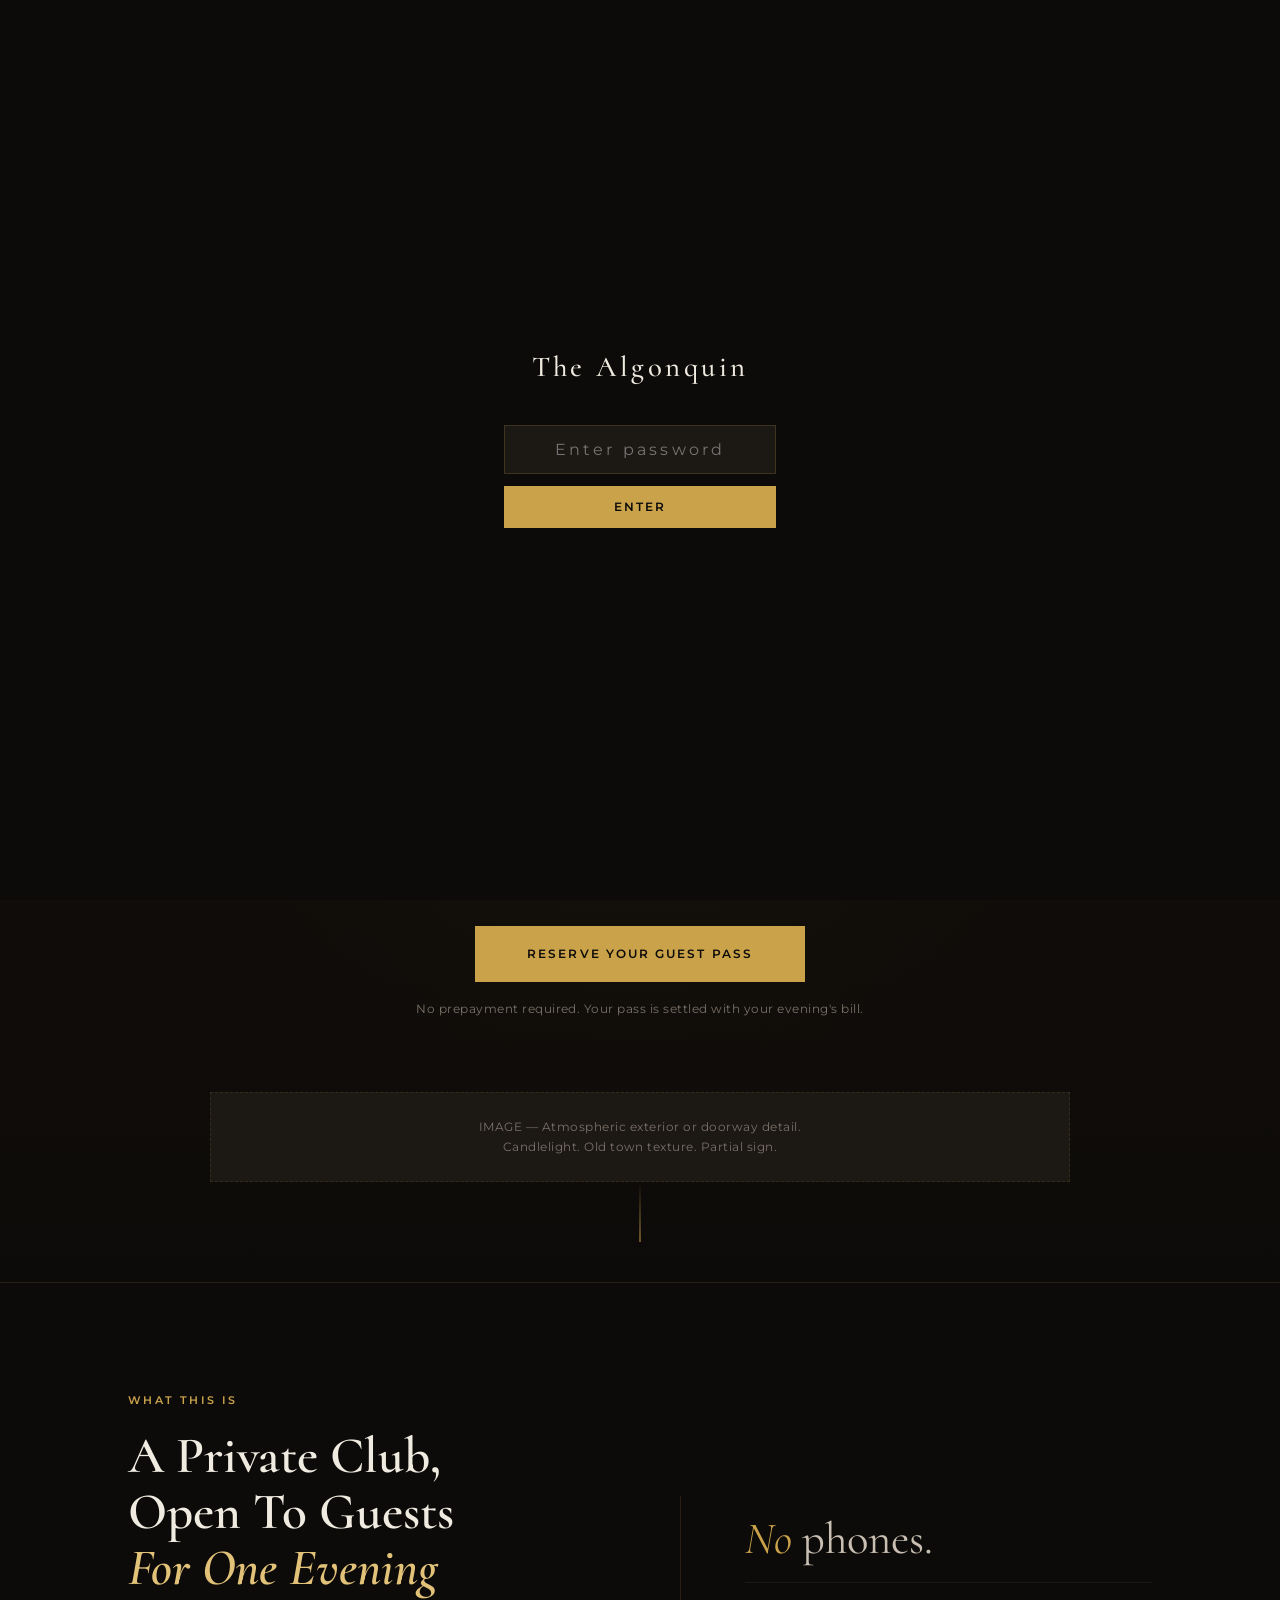
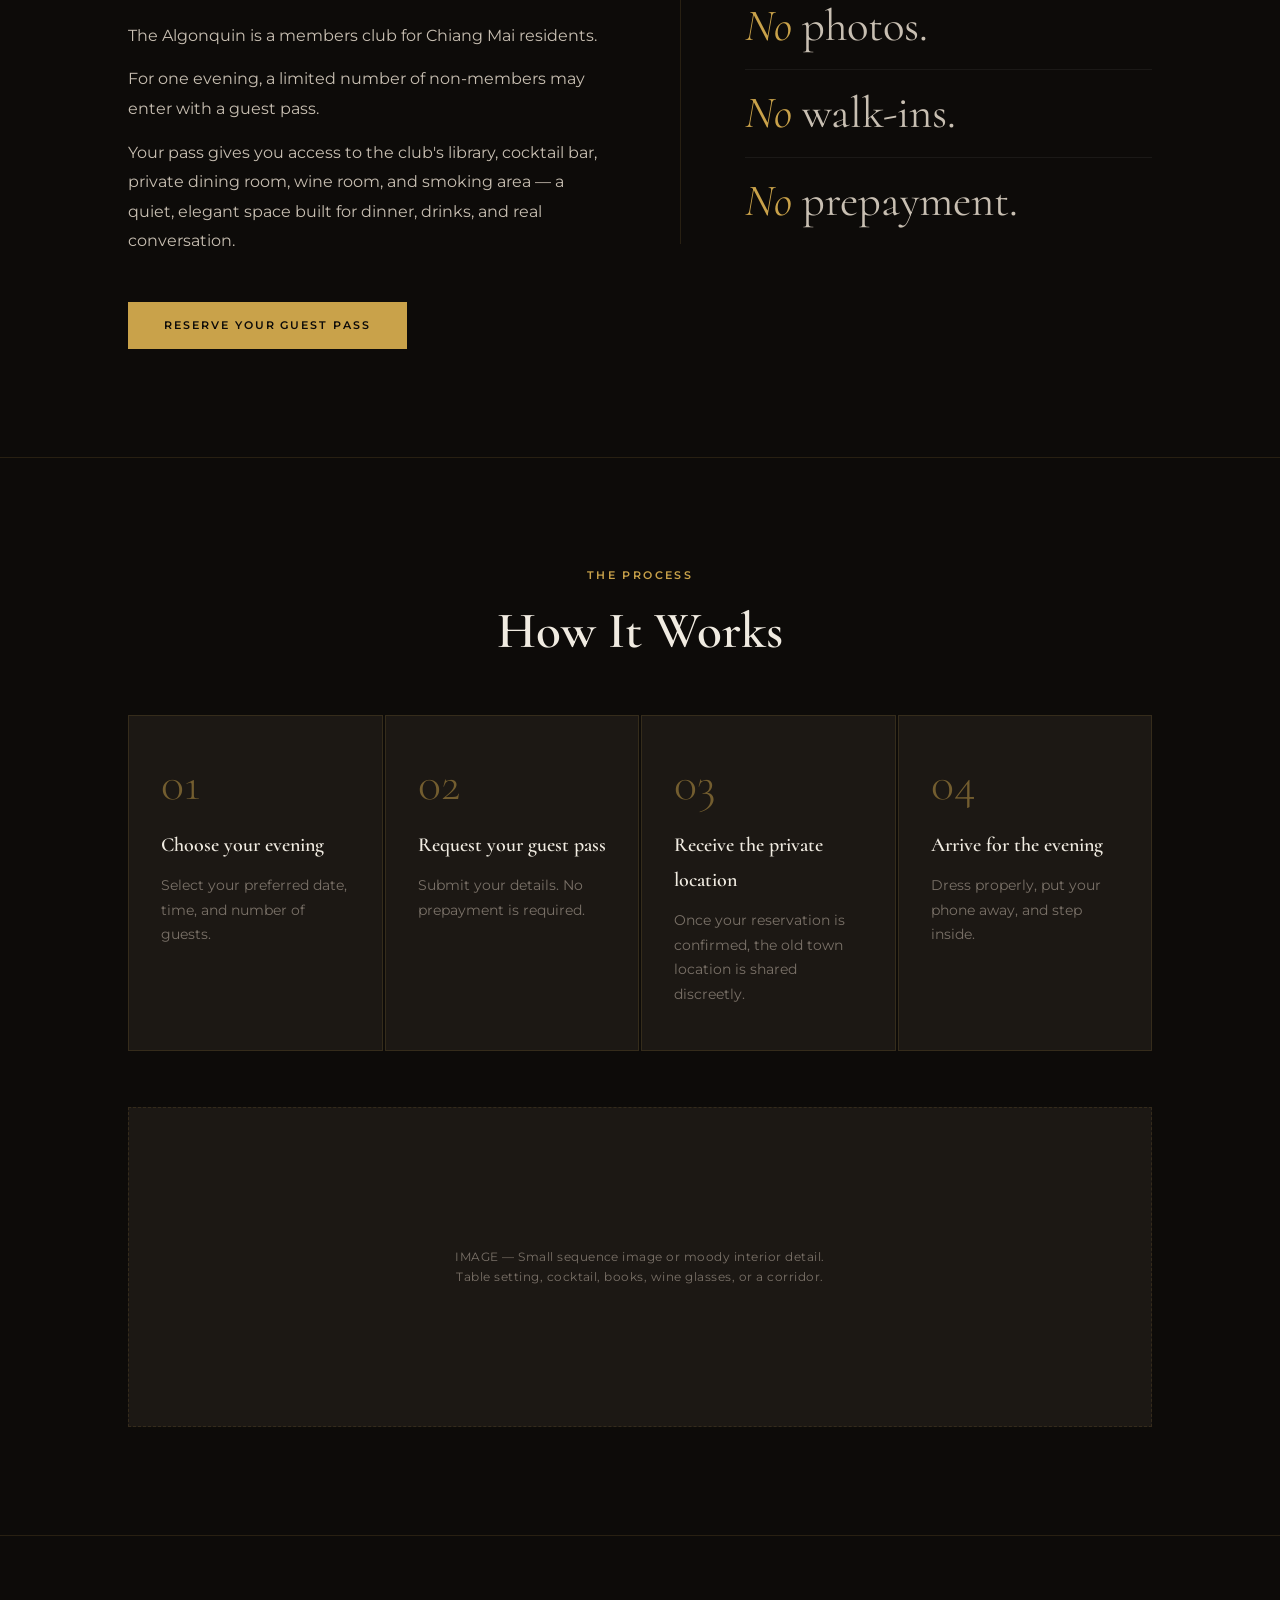
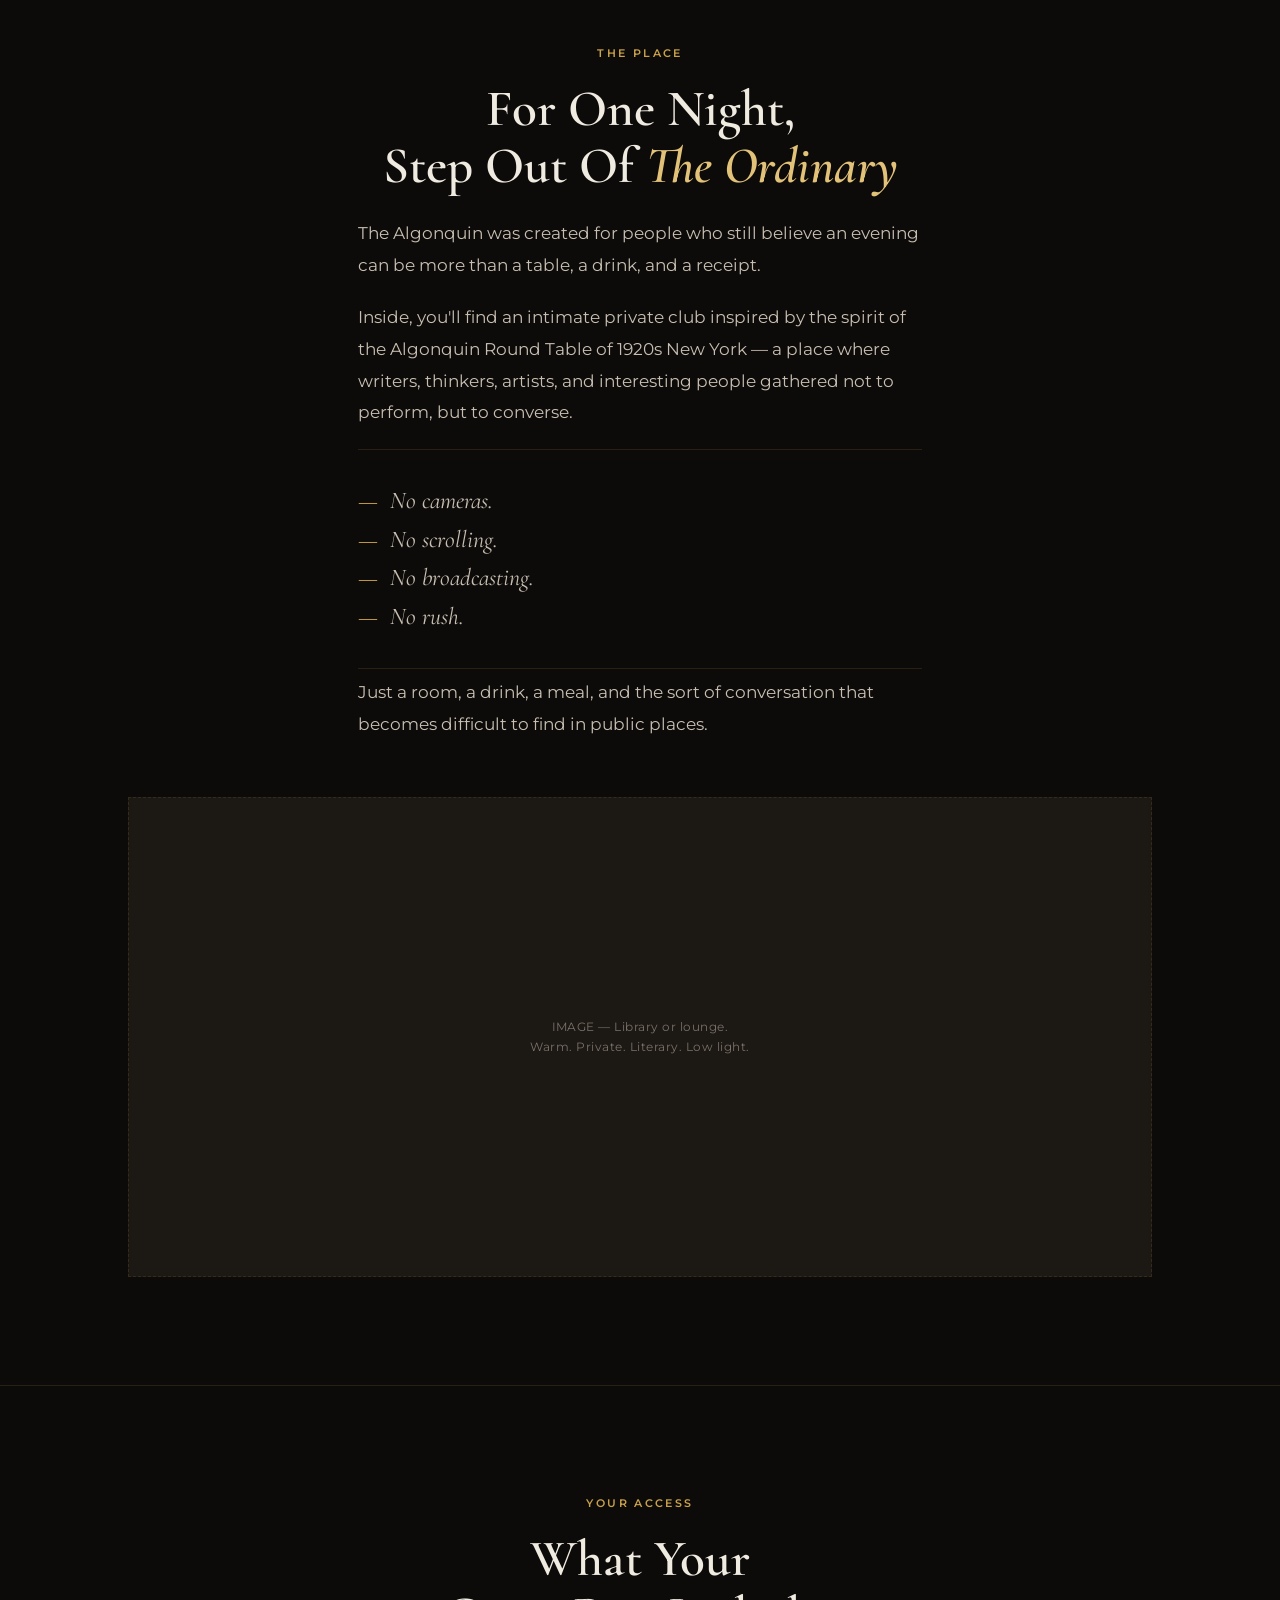
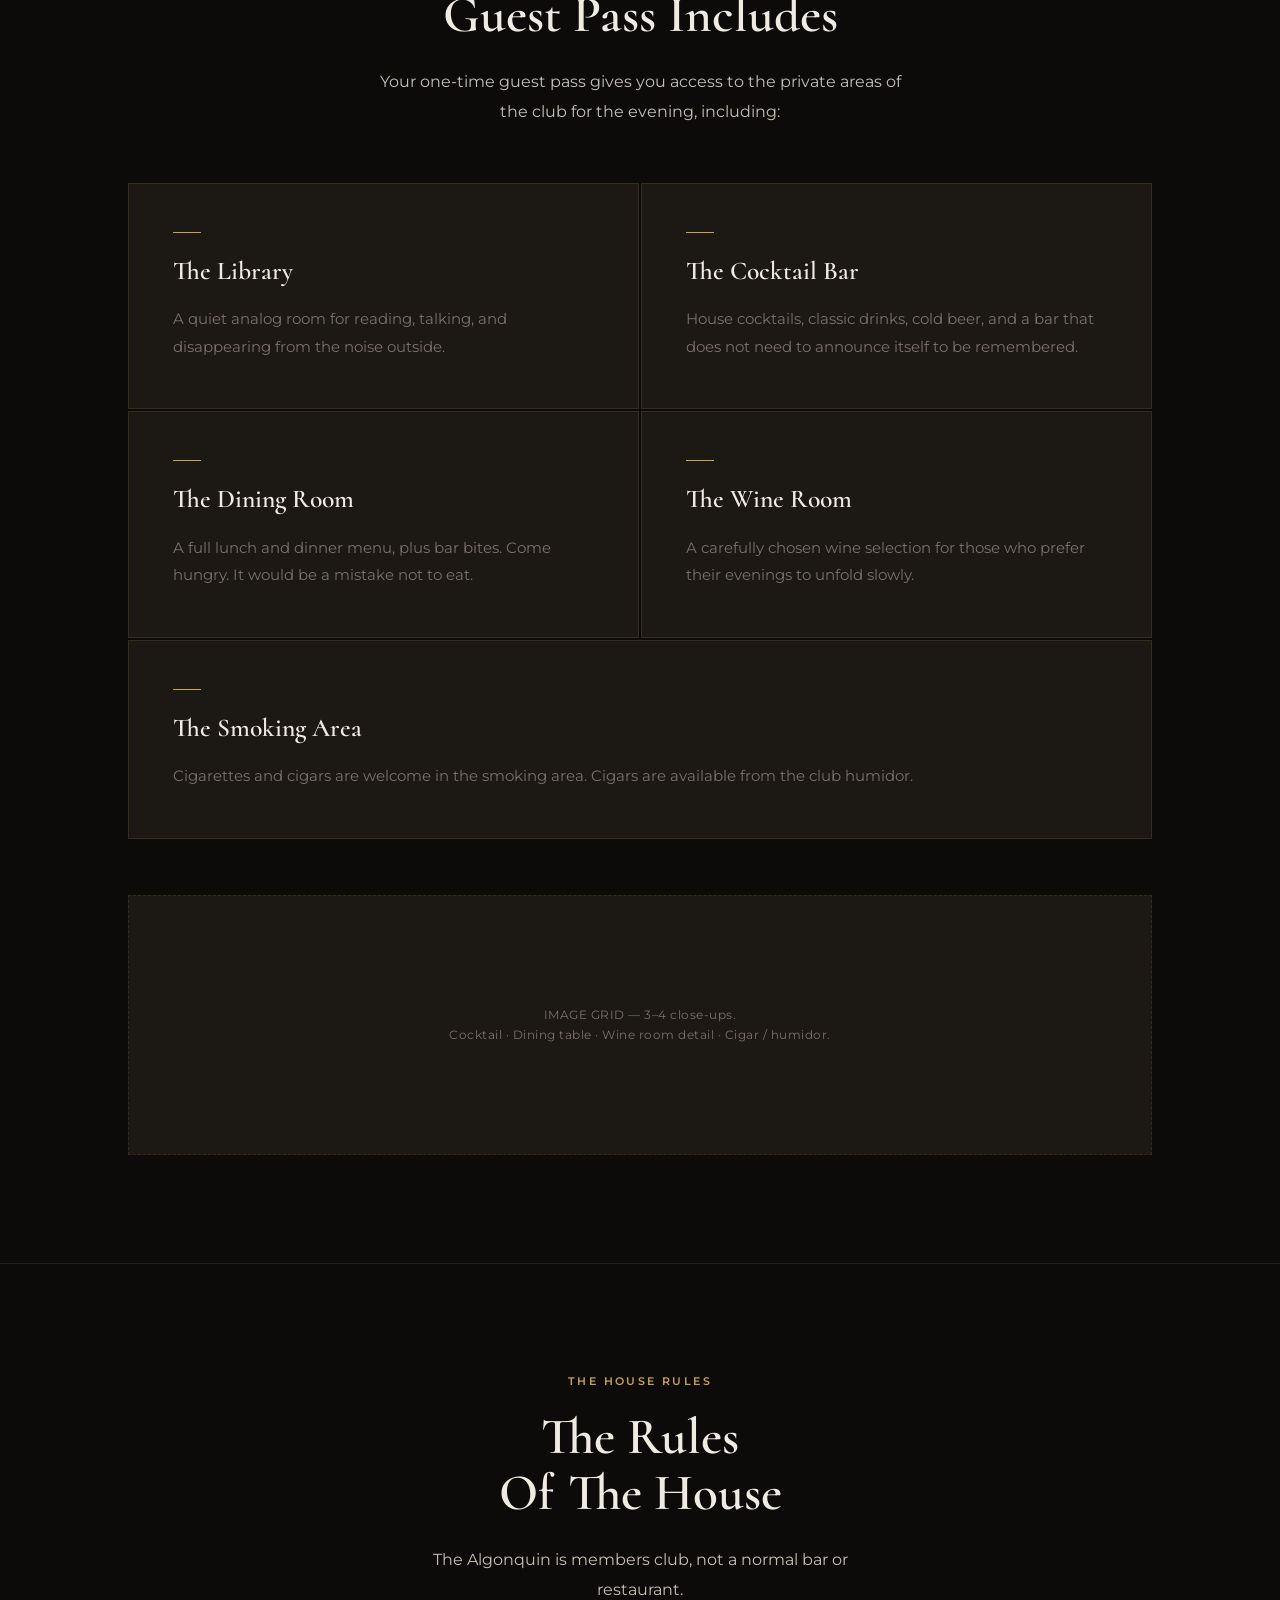
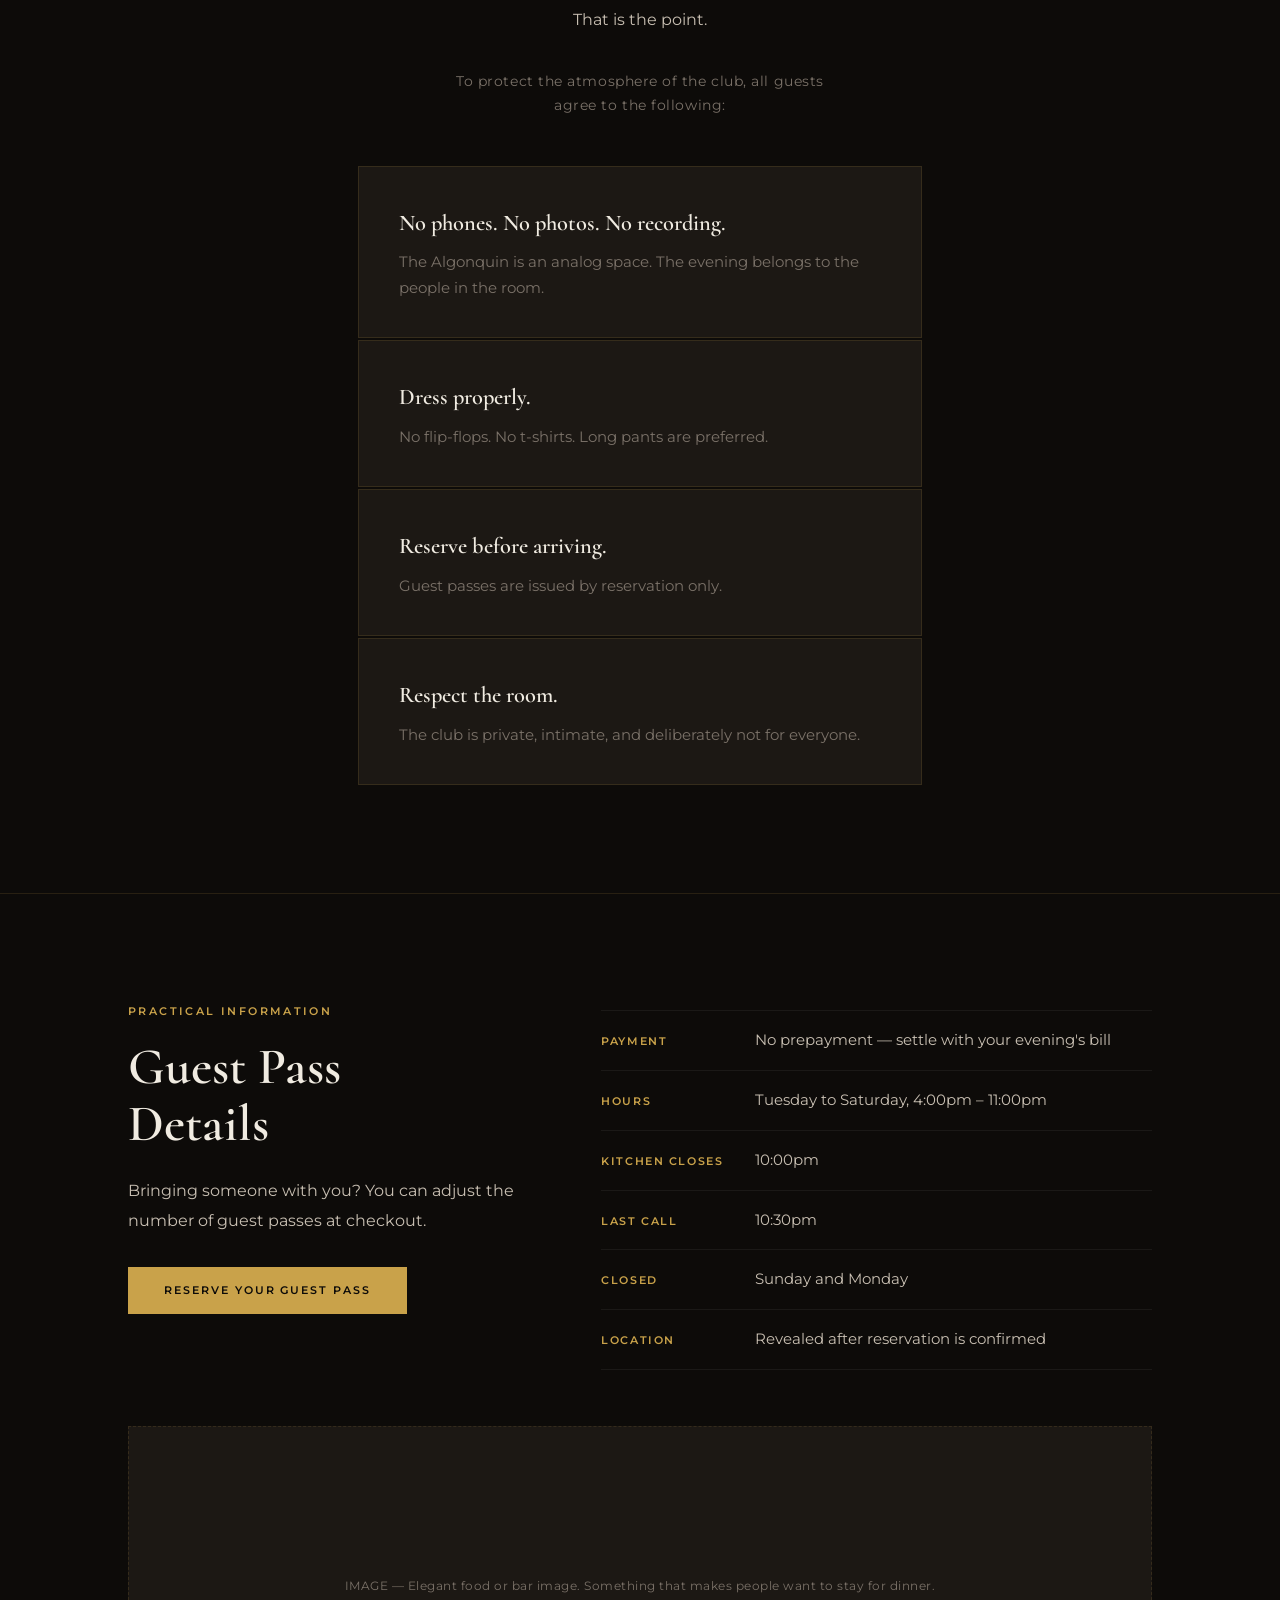
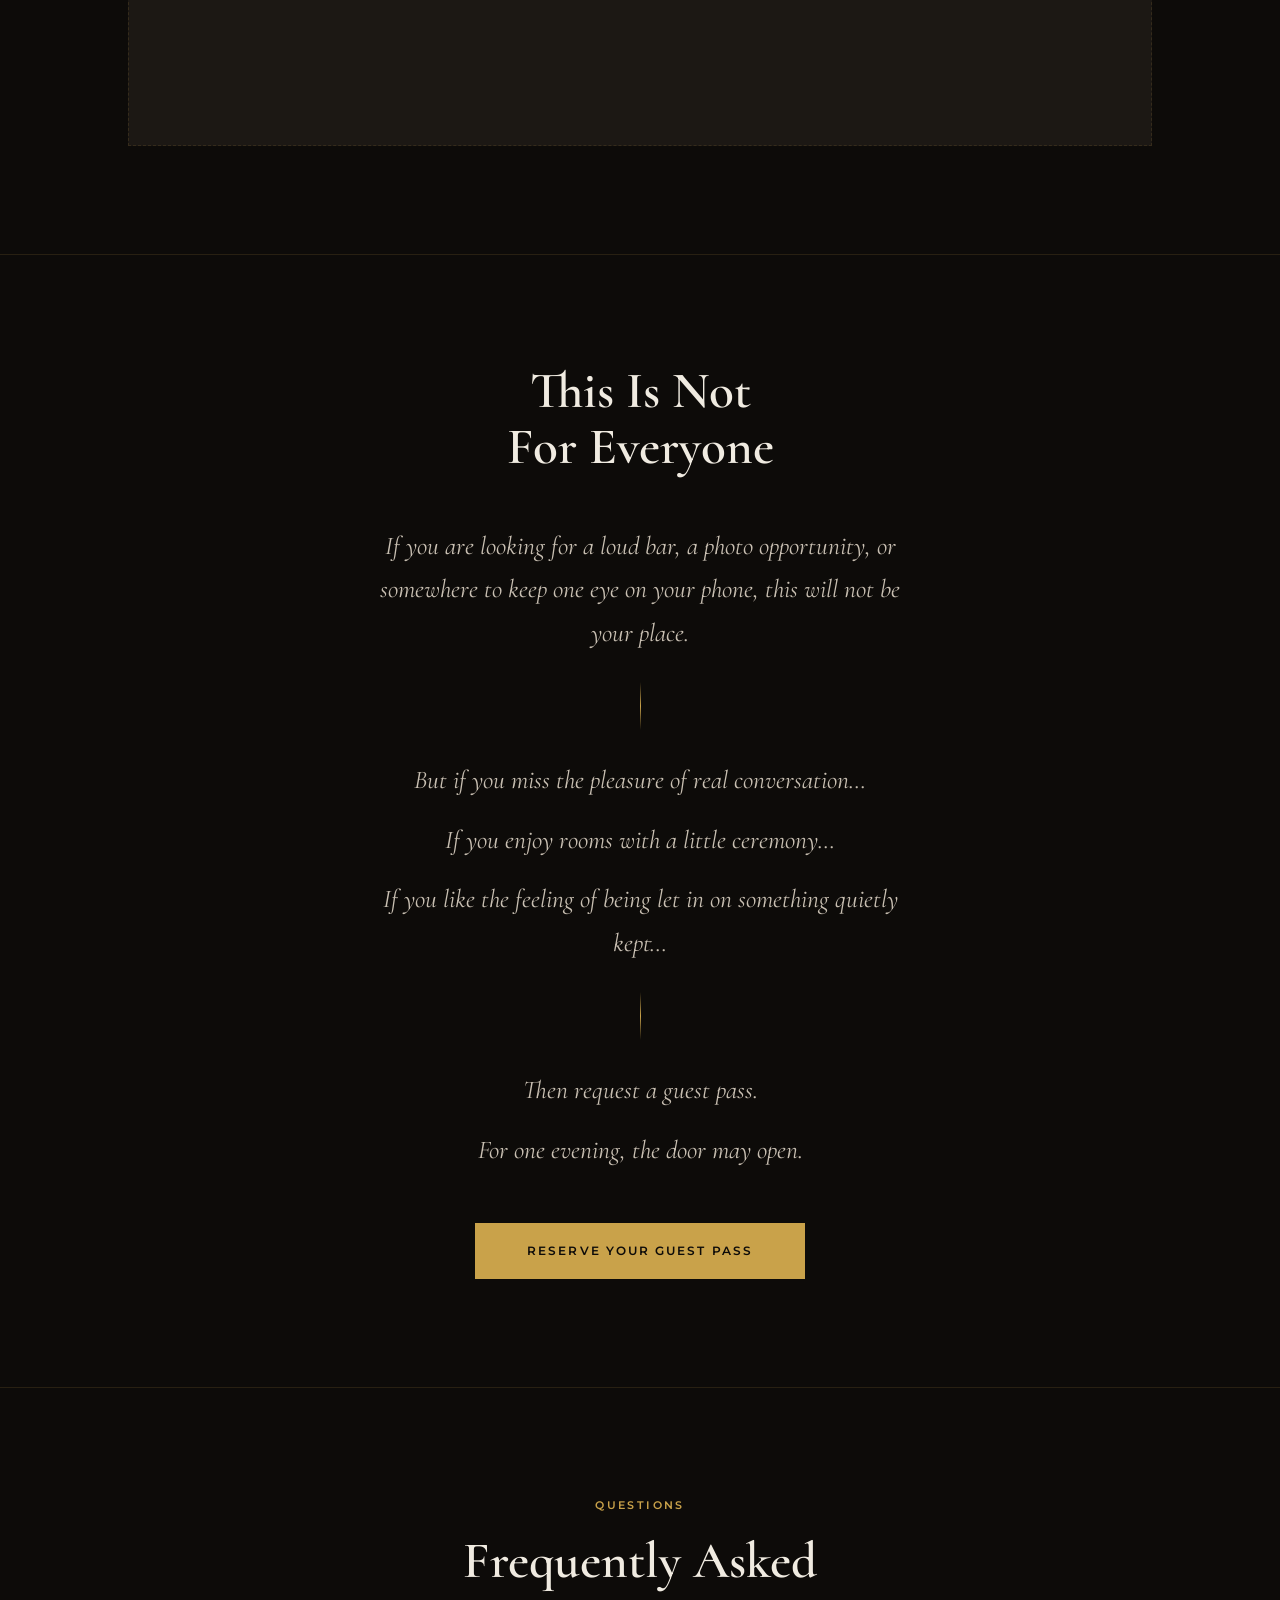
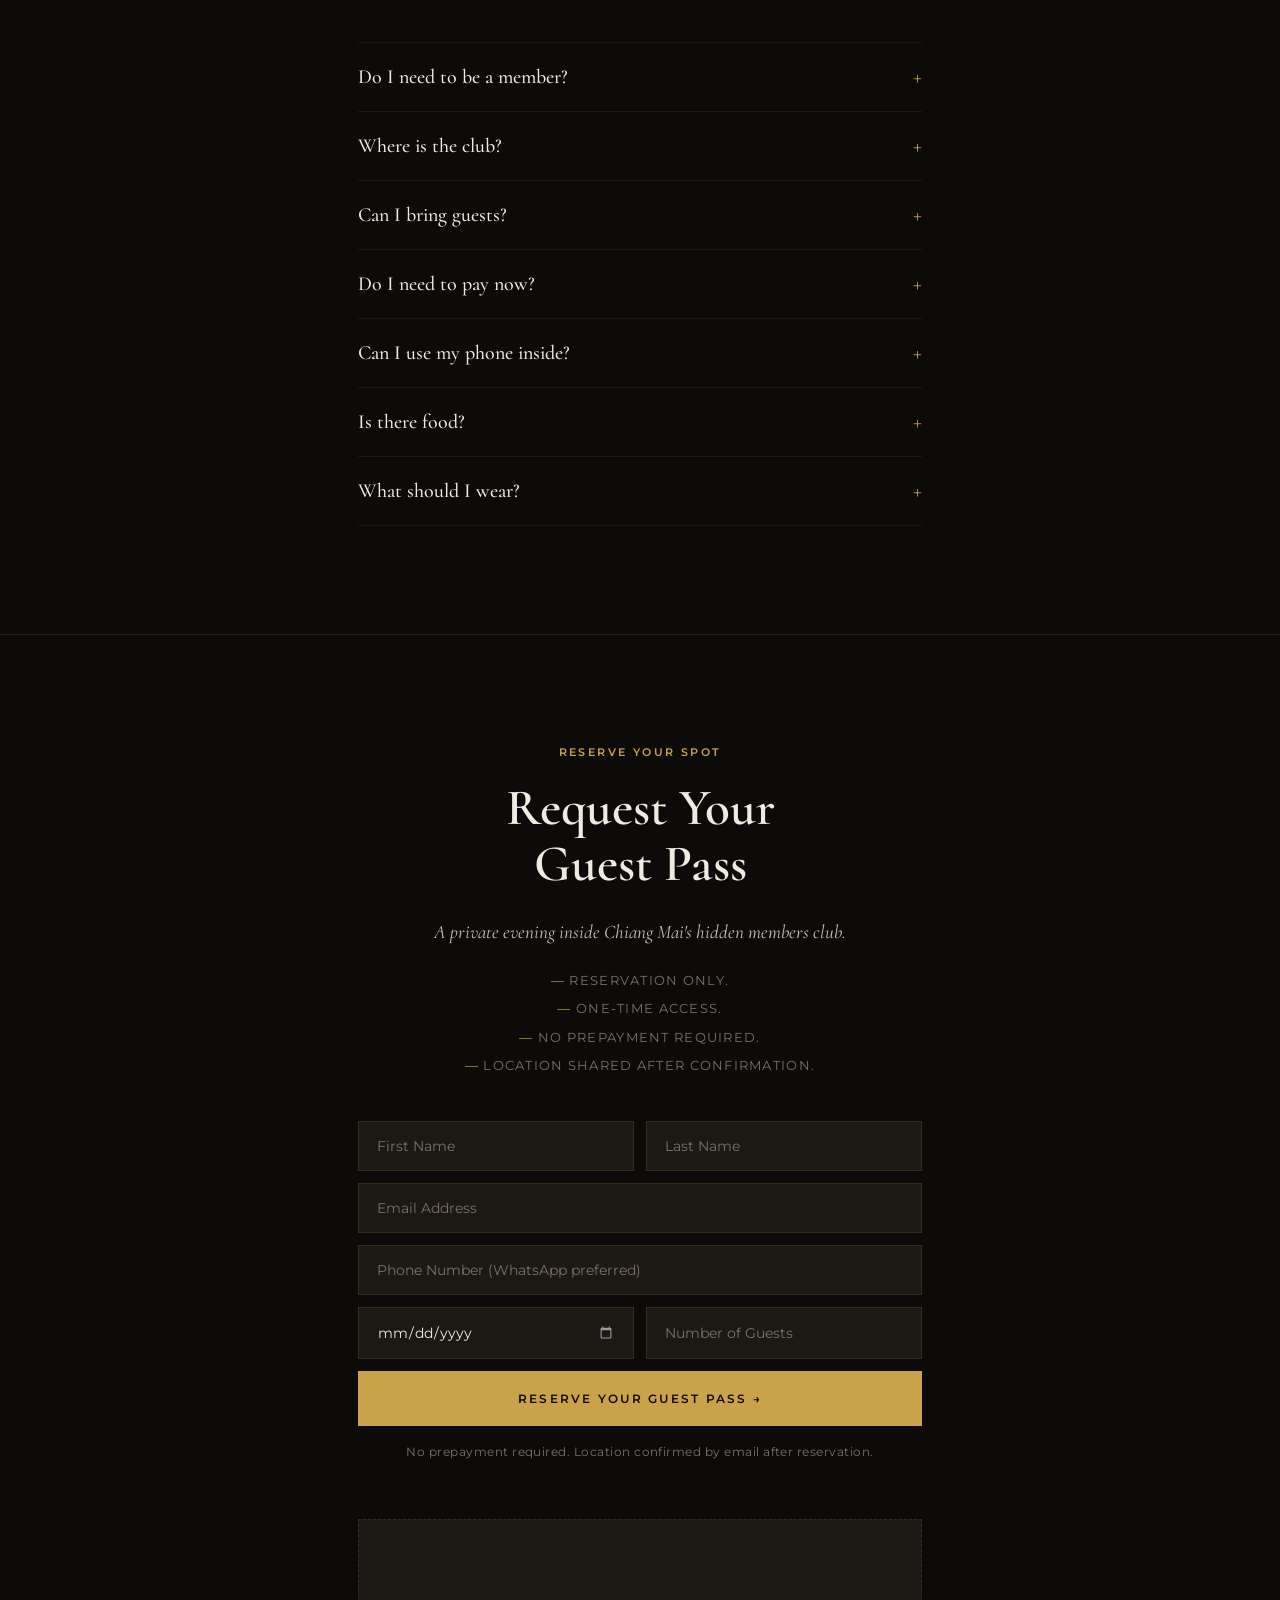
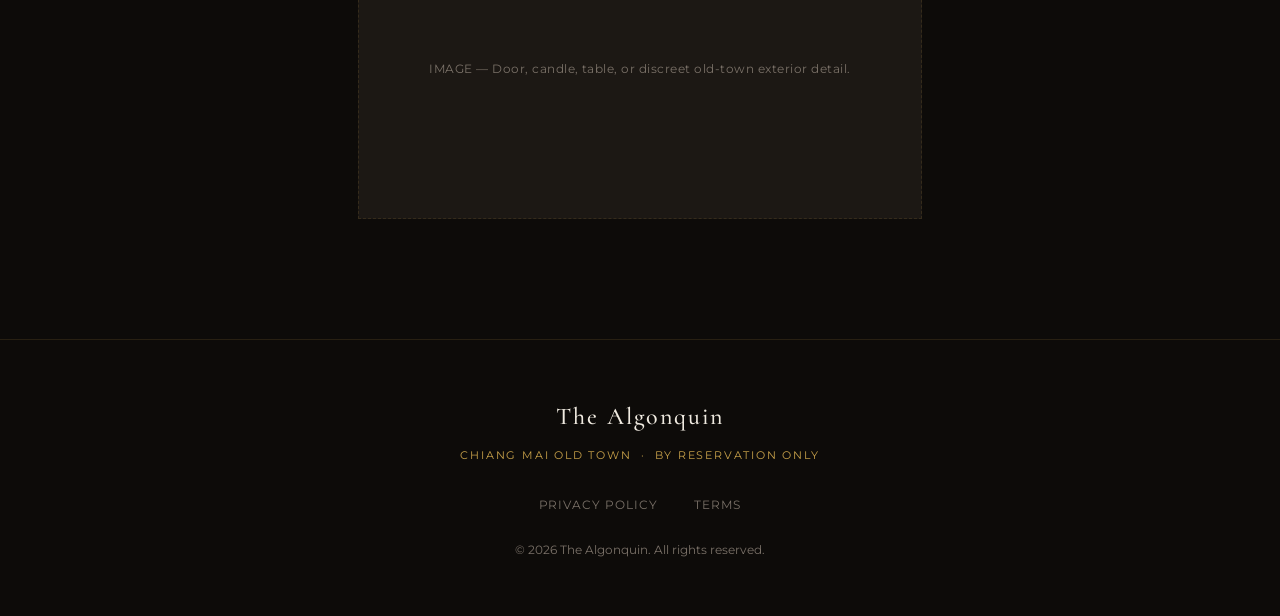
==== commit 7a0656aa: "Update landing page copy - Rules section: clarify "members club, not a normal bar or restaurant" - F" ====
--- a/index.html
+++ b/index.html
@@ -181,7 +181,7 @@
     <div class="container container-narrow">
       <p class="section-label section-label--center">The House Rules</p>
       <h2 class="section-title section-title--center">The Rules<br>Of The House</h2>
-      <p class="section-body section-body--center">The Algonquin is not a normal restaurant.<br>That is the point.</p>
+      <p class="section-body section-body--center">The Algonquin is members club, not a normal bar or restaurant.<br>That is the point.</p>
       <p class="rules-intro">To protect the atmosphere of the club, all guests agree to the following:</p>
       <div class="house-rules">
         <div class="house-rule">
@@ -310,7 +310,7 @@
             <span class="faq-icon">+</span>
           </button>
           <div class="faq-answer">
-            <p>No. There is no prepayment. Your guest pass is settled with your evening's bill.</p>
+            <p>No. There is no prepayment. Your guest pass (500THB per person) is settled with your evening's bill.</p>
           </div>
         </div>
 
@@ -320,7 +320,7 @@
             <span class="faq-icon">+</span>
           </button>
           <div class="faq-answer">
-            <p>No. The Algonquin is a no-phones and no-photos club. This is part of what protects the experience.</p>
+            <p>No. The Algonquin is a no-phones and no-photos club. This is part of what protects the experience. You can bring it with you, but we ask that you don't use it.</p>
           </div>
         </div>
 
@@ -330,7 +330,7 @@
             <span class="faq-icon">+</span>
           </button>
           <div class="faq-answer">
-            <p>Yes. The kitchen serves a full lunch and dinner menu, along with bar bites. Guests are encouraged to dine.</p>
+            <p>Yes. The kitchen serves a full lunch and dinner menu (typically high end dining), along with bar bites. Guests are encouraged to dine.</p>
           </div>
         </div>
 
